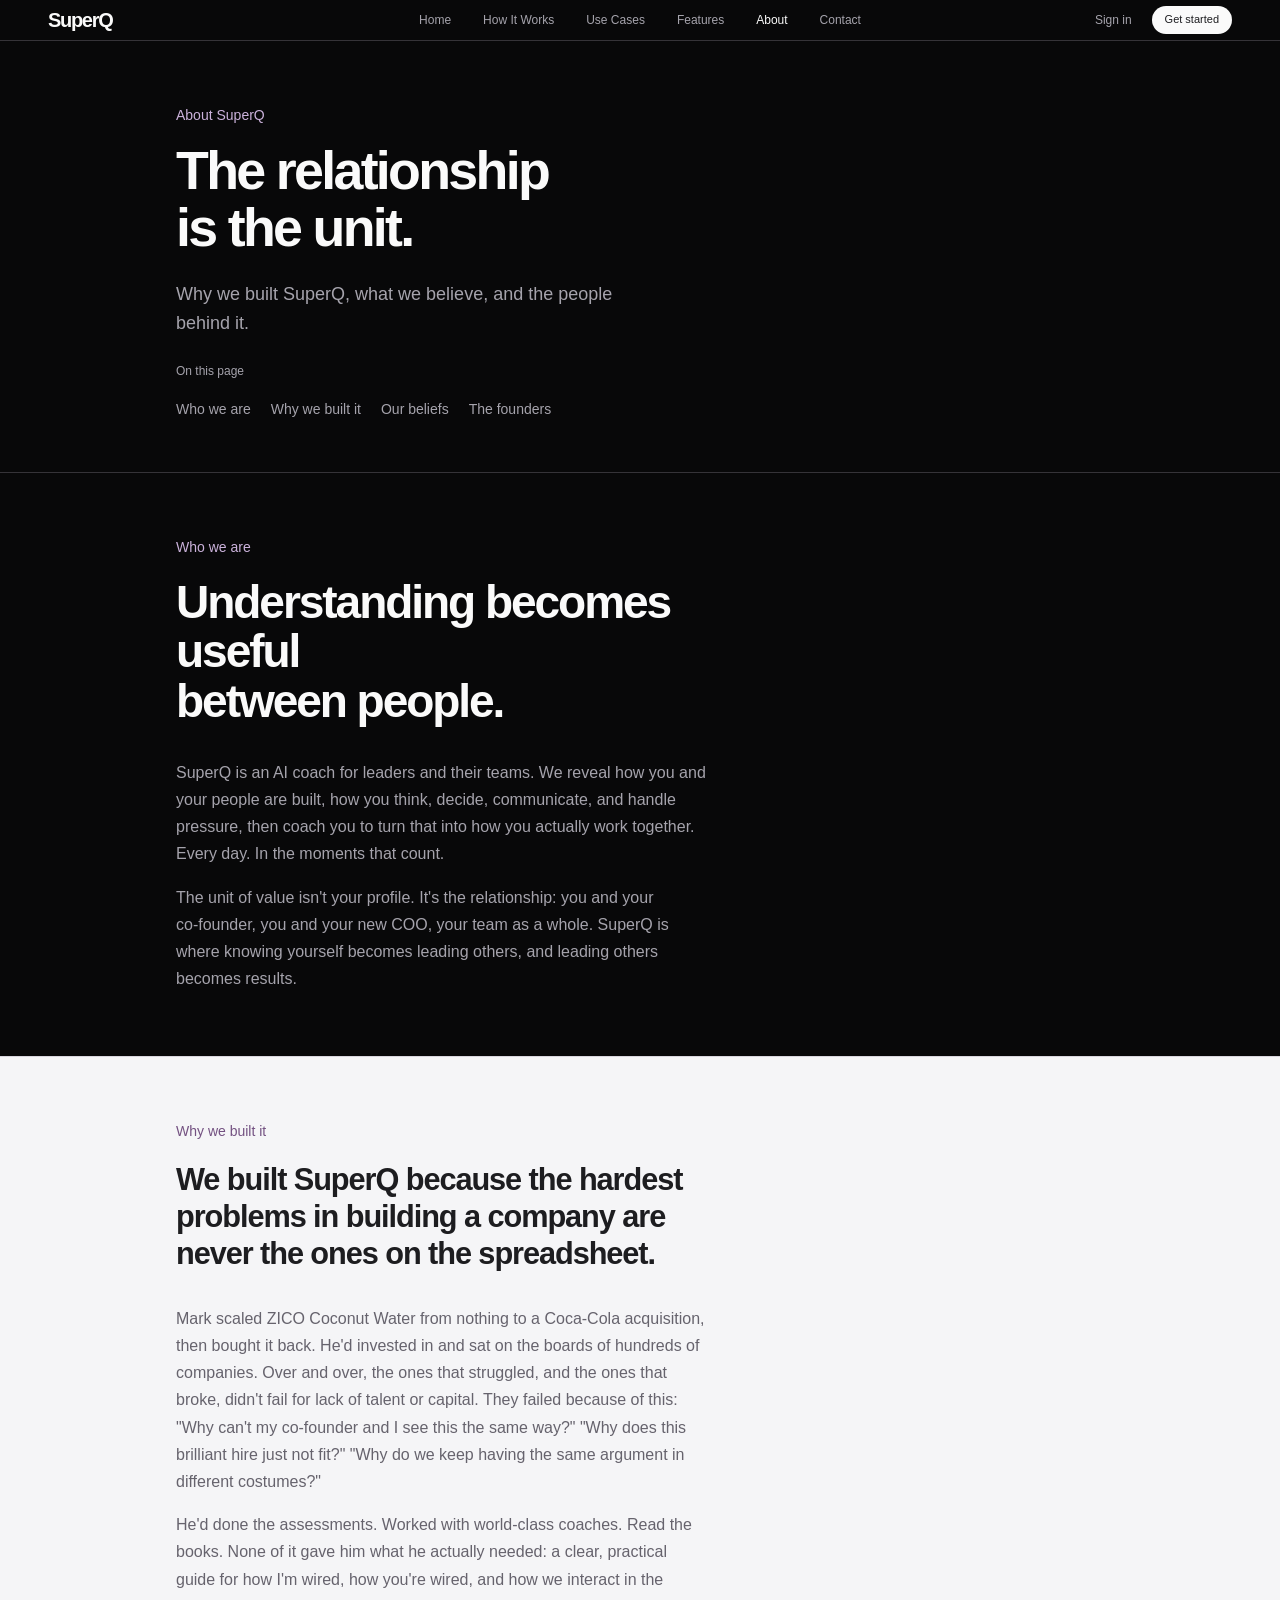
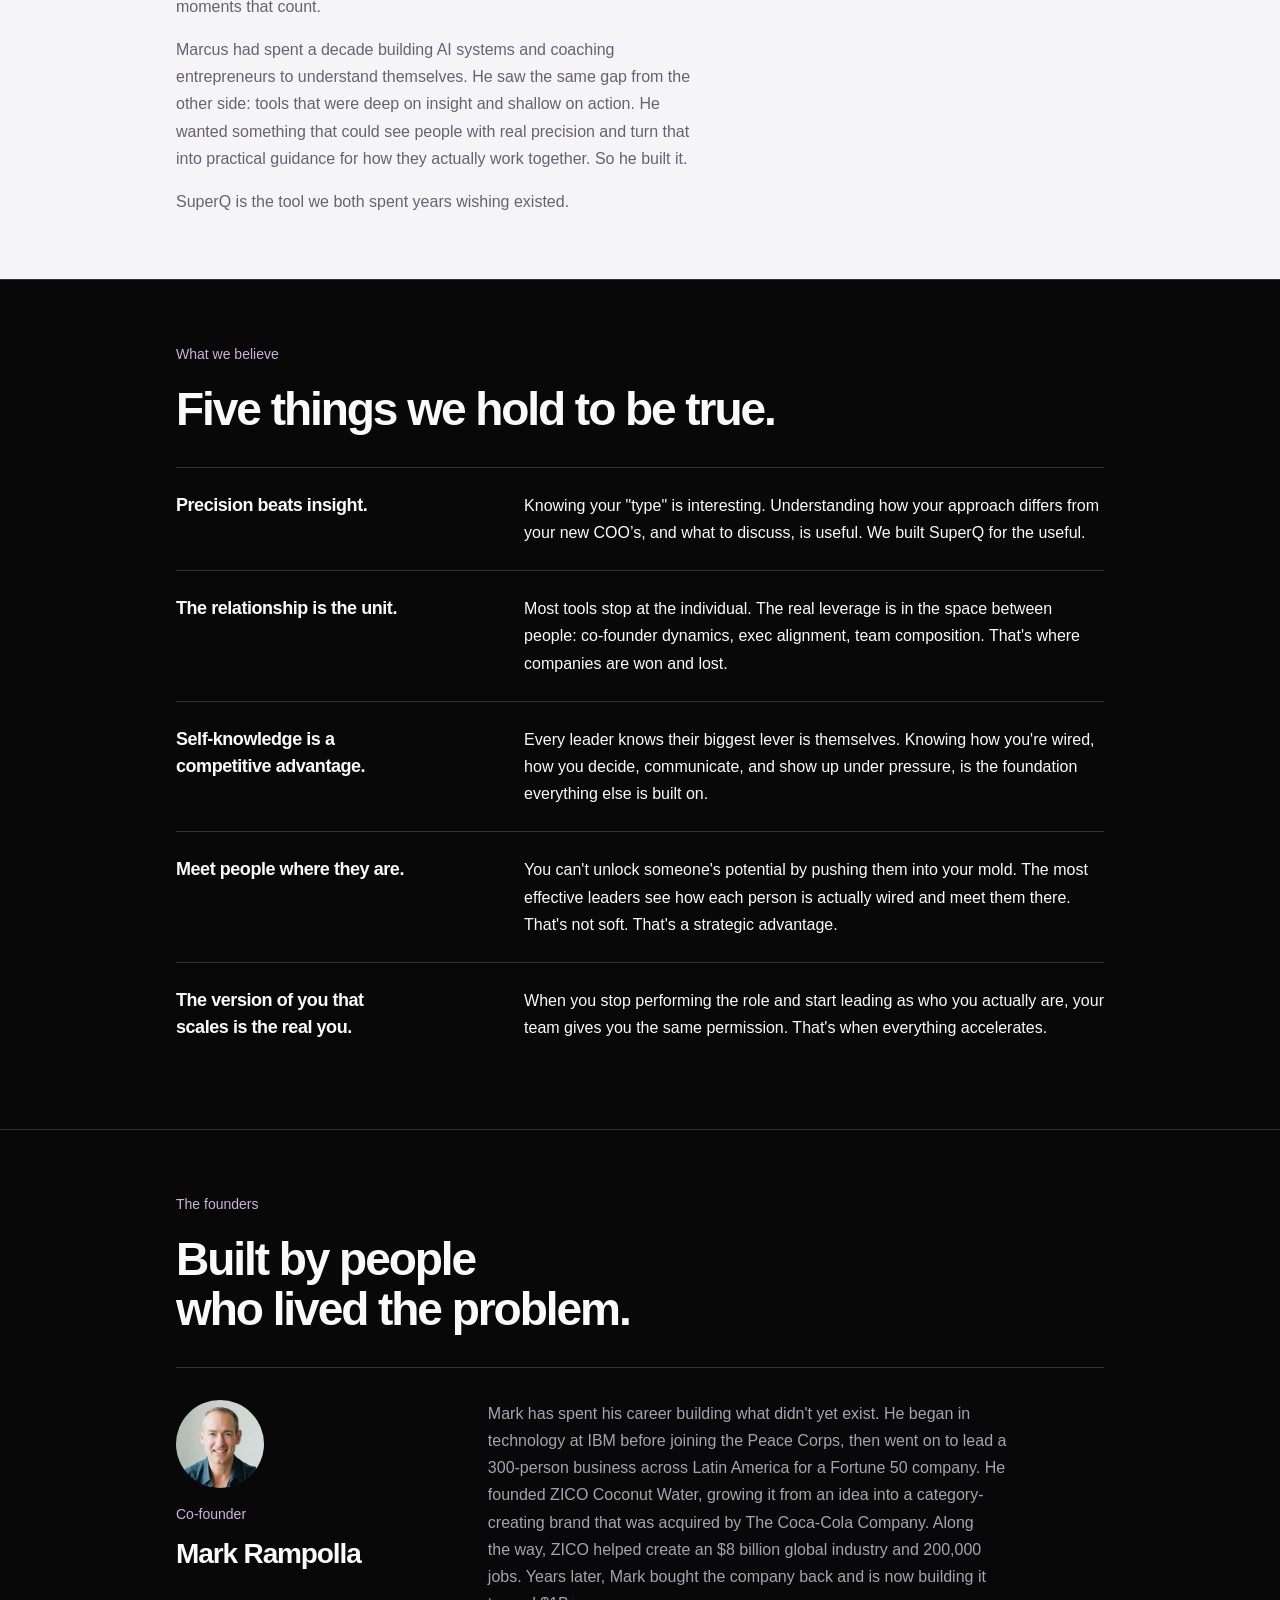
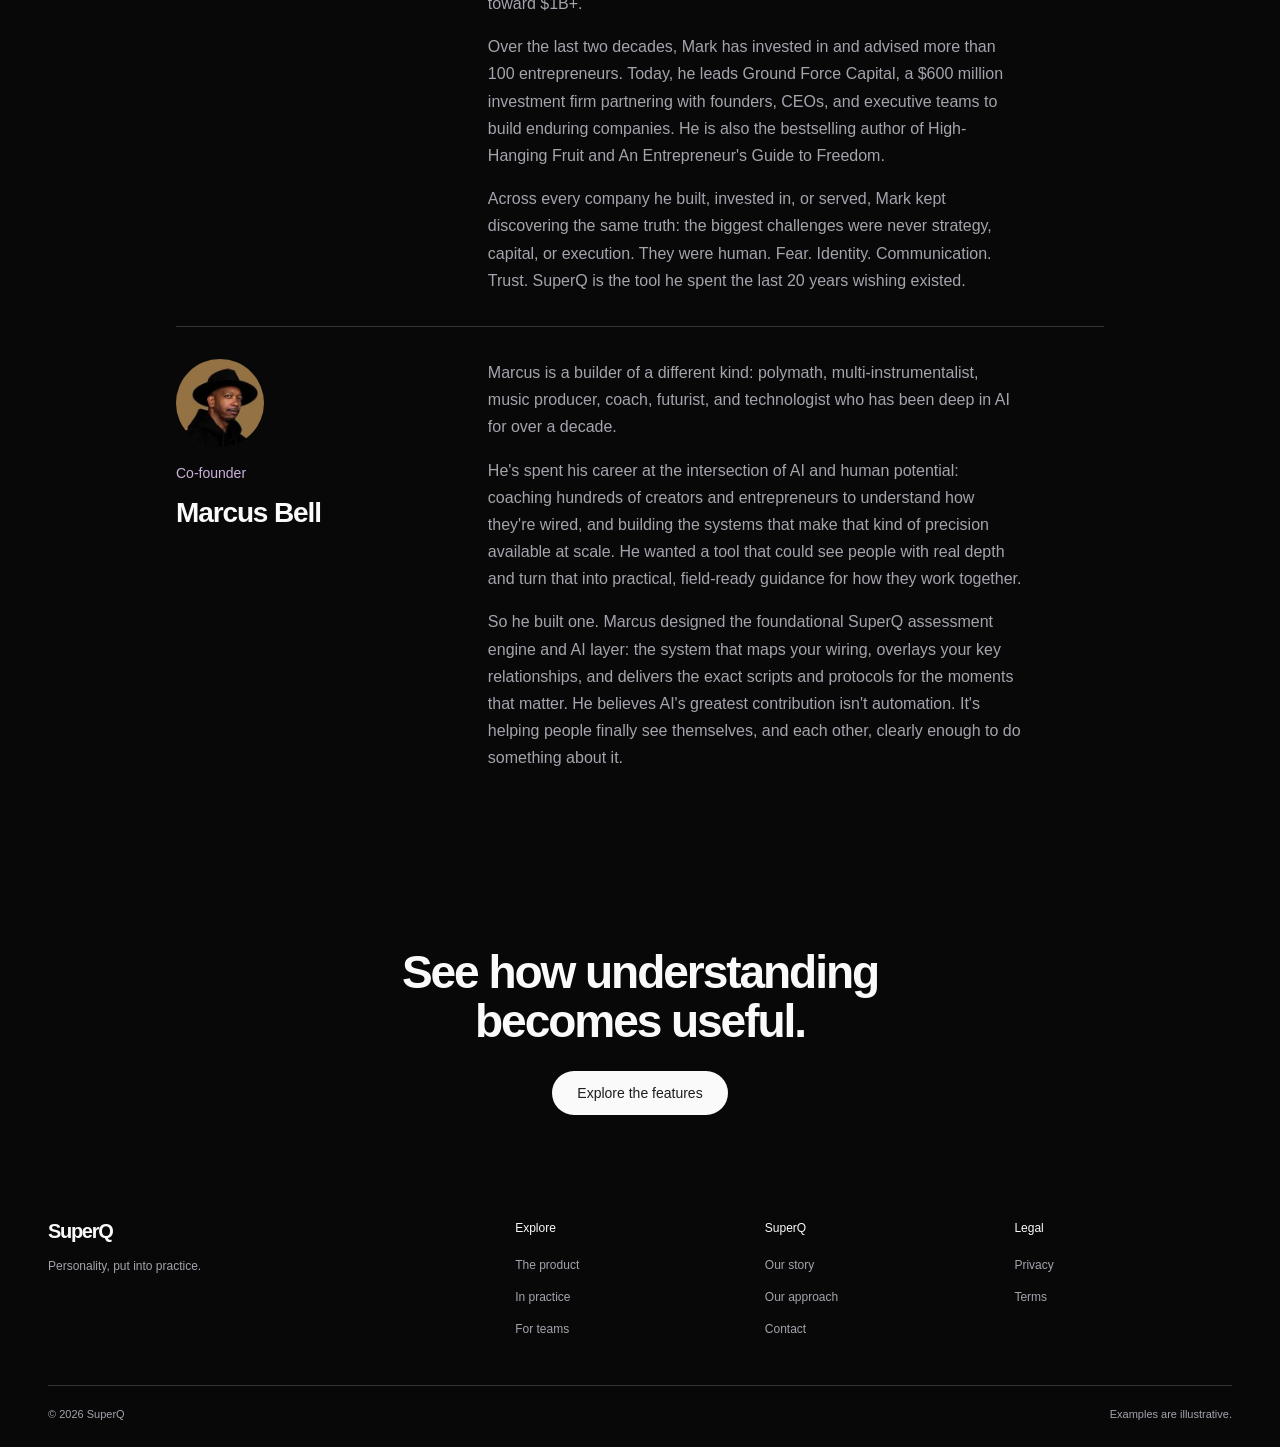
==== about.html @ 10368fc5 "Publish site build 20261021-211515 (superq-site-source 2437539)" ====
<!doctype html><html lang="en"><head><meta charset="utf-8"><meta name="viewport" content="width=device-width,initial-scale=1"><title>About SuperQ · SuperQ</title><meta name="description" content="Why SuperQ exists, what we believe, and the people who built it.">
<link rel="canonical" href="https://superq.app/about.html"><link rel="icon" type="image/png" href="q.png"><link rel="apple-touch-icon" href="q.png"><meta property="og:type" content="website"><meta property="og:site_name" content="SuperQ"><meta property="og:title" content="About SuperQ · SuperQ"><meta property="og:description" content="Why SuperQ exists, what we believe, and the people who built it."><meta property="og:url" content="https://superq.app/about.html"><meta property="og:image" content="https://superq.app/og-image.jpg"><meta property="og:image:width" content="1200"><meta property="og:image:height" content="630"><meta name="twitter:card" content="summary_large_image"><link  rel="stylesheet" href="theme-v31.css?v=39"><link  rel="stylesheet" href="superq-v39.css?v=45"><link  rel="stylesheet" href="interior-v95.css?v=95"><link  rel="stylesheet" href="about-founders.css?v=1"><link  rel="stylesheet" href="integration.css?v=1"></head><body class="interior-page secondary-page s-about"><a class="skip" href="#main">Skip to content</a><header class="header"><div class="wrap nav"><a class="wordmark" href="index.html?v=74" aria-label="SuperQ home">SuperQ</a><button class="menu" aria-expanded="false" aria-controls="navigation" aria-label="Open menu"><span class="menu-lines" aria-hidden="true"></span></button><nav id="navigation" aria-label="Main navigation"><div class="nav-links"><a href="index.html">Home</a><a href="how-it-works.html">How It Works</a><a href="use-cases.html">Use Cases</a><a href="features.html">Features</a><a href="about.html">About</a><a href="contact.html">Contact</a></div><div class="nav-actions"><a class="quiet" href="https://app.superq.app/">Sign in</a><a class="button small" href="https://app.superq.app/?view=signup">Get started</a></div></nav></div></header><main id="main"><section class="s-hero"><div class="wrap f-reading"><p class="eyebrow">About SuperQ</p><h1>The relationship<br>is the unit.</h1><p class="f-lede">Why we built SuperQ, what we believe, and the people behind it.</p><nav class="s-index" aria-label="On this page"><p>On this page</p><ul><li><a href="#story">Who we are</a></li><li><a href="#why">Why we built it</a></li><li><a href="#beliefs">Our beliefs</a></li><li><a href="#founders">The founders</a></li></ul></nav></div></section><section class="f-chapter" id="story" aria-labelledby="story-title"><div class="wrap f-reading s-narrative"><p class="eyebrow">Who we are</p><h2 id="story-title">Understanding becomes useful<br>between people.</h2><div class="s-prose"><p>SuperQ is an AI coach for leaders and their teams. We reveal how you and your people are built, how you think, decide, communicate, and handle pressure, then coach you to turn that into how you actually work together. Every day. In the moments that count.</p><p>The unit of value isn't your profile. It's the relationship: you and your co-founder, you and your new COO, your team as a whole. SuperQ is where knowing yourself becomes leading others, and leading others becomes results.</p></div></div></section><section class="f-chapter f-light" id="why" aria-labelledby="why-title"><div class="wrap f-reading s-narrative"><p class="eyebrow">Why we built it</p><h2 class="s-story-title" id="why-title">We built SuperQ because the hardest problems in building a company are never the ones on the spreadsheet.</h2><div class="s-prose"><p>Mark scaled ZICO Coconut Water from nothing to a Coca-Cola acquisition, then bought it back. He'd invested in and sat on the boards of hundreds of companies. Over and over, the ones that struggled, and the ones that broke, didn't fail for lack of talent or capital. They failed because of this: "Why can't my co-founder and I see this the same way?" "Why does this brilliant hire just not fit?" "Why do we keep having the same argument in different costumes?"</p><p>He'd done the assessments. Worked with world-class coaches. Read the books. None of it gave him what he actually needed: a clear, practical guide for how I'm wired, how you're wired, and how we interact in the moments that count.</p><p>Marcus had spent a decade building AI systems and coaching entrepreneurs to understand themselves. He saw the same gap from the other side: tools that were deep on insight and shallow on action. He wanted something that could see people with real precision and turn that into practical guidance for how they actually work together. So he built it.</p><p>SuperQ is the tool we both spent years wishing existed.</p></div></div></section><section class="f-chapter" id="beliefs" aria-labelledby="beliefs-title"><div class="wrap f-reading"><p class="eyebrow">What we believe</p><h2 id="beliefs-title">Five things we hold to be true.</h2><ol class="f-editorial-rows"><li><h3>Precision beats insight.</h3><p>Knowing your "type" is interesting. Understanding how your approach differs from your new COO’s, and what to discuss, is useful. We built SuperQ for the useful.</p></li><li><h3>The relationship is the unit.</h3><p>Most tools stop at the individual. The real leverage is in the space between people: co-founder dynamics, exec alignment, team composition. That's where companies are won and lost.</p></li><li><h3>Self-knowledge is a competitive advantage.</h3><p>Every leader knows their biggest lever is themselves. Knowing how you're wired, how you decide, communicate, and show up under pressure, is the foundation everything else is built on.</p></li><li><h3>Meet people where they are.</h3><p>You can't unlock someone's potential by pushing them into your mold. The most effective leaders see how each person is actually wired and meet them there. That's not soft. That's a strategic advantage.</p></li><li><h3>The version of you that scales is the real you.</h3><p>When you stop performing the role and start leading as who you actually are, your team gives you the same permission. That's when everything accelerates.</p></li></ol></div></section><section class="f-chapter" id="founders" aria-labelledby="founders-title"><div class="wrap f-reading"><p class="eyebrow">The founders</p><h2 id="founders-title">Built by people<br>who lived the problem.</h2><div class="s-founders"><article class="s-founder"><header><img class="s-founder-photo" src="./assets/founder-mark-rampolla-CyYm829M.webp" width="88" height="88" alt=""><p class="eyebrow">Co-founder</p><h3>Mark Rampolla</h3></header><div class="s-prose"><p>Mark has spent his career building what didn't yet exist. He began in technology at IBM before joining the Peace Corps, then went on to lead a 300-person business across Latin America for a Fortune 50 company. He founded ZICO Coconut Water, growing it from an idea into a category-creating brand that was acquired by The Coca-Cola Company. Along the way, ZICO helped create an $8 billion global industry and 200,000 jobs. Years later, Mark bought the company back and is now building it toward $1B+.</p><p>Over the last two decades, Mark has invested in and advised more than 100 entrepreneurs. Today, he leads Ground Force Capital, a $600 million investment firm partnering with founders, CEOs, and executive teams to build enduring companies. He is also the bestselling author of High-Hanging Fruit and An Entrepreneur's Guide to Freedom.</p><p>Across every company he built, invested in, or served, Mark kept discovering the same truth: the biggest challenges were never strategy, capital, or execution. They were human. Fear. Identity. Communication. Trust. SuperQ is the tool he spent the last 20 years wishing existed.</p></div></article><article class="s-founder"><header><img class="s-founder-photo" src="[data-uri]" width="88" height="88" alt=""><p class="eyebrow">Co-founder</p><h3>Marcus Bell</h3></header><div class="s-prose"><p>Marcus is a builder of a different kind: polymath, multi-instrumentalist, music producer, coach, futurist, and technologist who has been deep in AI for over a decade.</p><p>He's spent his career at the intersection of AI and human potential: coaching hundreds of creators and entrepreneurs to understand how they're wired, and building the systems that make that kind of precision available at scale. He wanted a tool that could see people with real depth and turn that into practical, field-ready guidance for how they work together.</p><p>So he built one. Marcus designed the foundational SuperQ assessment engine and AI layer: the system that maps your wiring, overlays your key relationships, and delivers the exact scripts and protocols for the moments that matter. He believes AI's greatest contribution isn't automation. It's helping people finally see themselves, and each other, clearly enough to do something about it.</p></div></article></div></div></section><section class="f-close"><div class="wrap"><h2>See how understanding<br>becomes useful.</h2><a class="button" href="features.html">Explore the features</a></div></section></main><footer><div class="wrap footer-grid"><div class="footer-brand"><a class="wordmark" href="index.html?v=74">SuperQ</a><p>Personality, put into practice.</p></div><div><p class="eyebrow">Explore</p><a href="features.html#product">The product</a><a href="use-cases.html">In practice</a><a href="how-it-works.html#relational-os">For teams</a></div><div><p class="eyebrow">SuperQ</p><a href="about.html#story">Our story</a><a href="features.html#approach">Our approach</a><a href="contact.html">Contact</a></div><div><p class="eyebrow">Legal</p><a href="https://superq.app/privacy/" target="_blank" rel="noopener">Privacy</a><a href="https://superq.app/terms/" target="_blank" rel="noopener">Terms</a></div></div><div class="wrap footer-bottom"><p>© 2026 SuperQ</p><p>Examples are illustrative.</p></div></footer><script src="site-pages.js?v=79"></script><script src="interior-pages-v95.js?v=95"></script></body></html>
---- theme-v31.css ----
:root{
  --black:#080809;
  --graphite:#111113;
  --raised:#1c1b1f;
  --white:#fafafa;
  --paper:#f5f5f7;
  --ink:#1d1d20;
  --muted-dark:#a5a3ac;
  --muted-light:#66636d;
  --line-dark:#353338;
  --line-light:#d8d5dd;
  --plum-dark:#cbb2db;
  --plum-light:#735181;
  --rose:#d7abc6;
  --mist:#ece8f0;
  --focus-dark:#e1c9ed;
  --focus-light:#70497f;
  --quiet-plum:#211a26;

  --font: -apple-system, BlinkMacSystemFont, "Helvetica Neue", Arial, sans-serif;
  --space-1:.25rem; --space-2:.5rem; --space-3:.75rem; --space-4:1rem;
  --space-5:1.25rem; --space-6:1.5rem; --space-8:2rem; --space-10:2.5rem;
  --space-12:3rem; --space-16:4rem; --space-20:5rem; --space-24:6rem;
  --micro:.6875rem; --label:.75rem; --small:.875rem; --body:1rem;
  --lead:1.125rem; --display:clamp(2.5rem,5.2vw,4.75rem);
  --heading:clamp(2.25rem,3.8vw,3.25rem); --subheading:1.75rem;
  --object-title:clamp(1.875rem,2.4vw,2.5rem);
  --content:74rem; --reading:47rem; --gutter:1.5rem;
  --header-height:3rem; --touch:2.75rem; --radius:.875rem; --pill:100rem;
  --fast:160ms; --slow:450ms; --ease:cubic-bezier(.2,.7,.2,1);
  --shadow:0 1.25rem 3rem -.75rem #00000030;
  --shadow-dark:0 1.5rem 4rem #00000045;
  --hero-height:35rem; --hero-art-height:15rem;
  --slot-height:25rem; --hero-art-mask:linear-gradient(transparent,#000 16%,#000 88%,transparent);
}
---- superq-v39.css ----
*{box-sizing:border-box}
html{scroll-behavior:smooth;scroll-padding-top:var(--space-16);background:var(--black)}
body{margin:0;background:var(--black);color:var(--white);font-family:var(--font);font-size:var(--body);line-height:1.5;-webkit-font-smoothing:antialiased}
h1,h2,h3,p,blockquote{margin:0}h1,h2,h3{font-weight:600;letter-spacing:-.04em;text-wrap:balance}h1,h2{line-height:1.04}h3{line-height:1.15}p{text-wrap:pretty}a{color:inherit;text-decoration:none}button,input,textarea,select{font:inherit}button{cursor:pointer}img,svg{display:block;max-width:100%}button,a{-webkit-tap-highlight-color:transparent}button{color:inherit}button:disabled{cursor:not-allowed;opacity:.5}button:active,.button:active{transform:translateY(1px)}[hidden]{display:none!important}
:focus-visible{outline:.125rem solid var(--focus-dark);outline-offset:var(--space-1)}
.slot-light :focus-visible{outline-color:var(--focus-light)}
.wrap{width:calc(100% - var(--gutter)*2);max-width:var(--content);margin-inline:auto}
.sr-only,.slot-anchor{position:absolute;width:1px;height:1px;overflow:hidden;clip-path:inset(50%)}
.slot-anchor{inset-block-start:0;inset-inline-start:0}
.skip{position:fixed;inset:var(--space-2) auto auto var(--space-2);z-index:100;background:var(--white);color:var(--ink);padding:var(--space-3);transform:translateY(-200%)}.skip:focus{transform:none}
.header{position:relative;z-index:10;background:var(--black);border-block-end:1px solid var(--line-dark)}
.nav{height:var(--header-height);display:flex;align-items:center;justify-content:space-between}
.wordmark{font-size:1.25rem;font-weight:650;letter-spacing:-.065em;line-height:1.2}
.menu{width:var(--touch);height:var(--header-height);background:none;border:0;display:grid;place-items:center}
.menu-lines{width:var(--space-4);height:var(--space-2);border-block:1px solid currentColor}
#navigation{display:none;position:absolute;inset-block-start:100%;inset-inline:0;background:var(--graphite);padding:var(--space-5) var(--gutter) var(--space-8);border-block-end:1px solid var(--line-dark)}
#navigation.open{display:block}.nav-links{display:flex;flex-direction:column}.nav-links>a{min-height:var(--touch);display:flex;align-items:center;font-size:var(--body);position:relative}.nav-links>a:hover{color:var(--white)}
.nav-actions{display:flex;gap:var(--space-6);align-items:center;margin-block-start:var(--space-5)}
.quiet{border:0;background:none;padding:var(--space-2) 0;min-height:var(--touch);font-size:var(--small);color:var(--muted-dark)}.quiet:hover{color:var(--white)}
.button{display:inline-flex;align-items:center;justify-content:center;gap:var(--space-2);min-height:var(--touch);padding:var(--space-3) var(--space-6);background:var(--white);color:var(--ink);border:1px solid transparent;border-radius:var(--pill);font-size:var(--small);font-weight:500;line-height:1.2;transition:background var(--fast),transform var(--fast),border-color var(--fast)}.button:hover{background:var(--mist)}.button.small{font-size:var(--small)}.button.outline{background:transparent;color:var(--white);border-color:var(--muted-dark)}.button.outline:hover{border-color:var(--white);background:var(--raised)}
.text-link,.slot-learn{display:inline-flex;align-items:center;gap:var(--space-2);min-height:var(--touch);width:fit-content;font-size:var(--small);color:var(--plum-dark);border:0;background:none;padding:0}.text-link:hover,.slot-learn:hover{color:var(--white)}.text-link span,.slot-learn span{transition:transform var(--fast) var(--ease)}.text-link:hover span,.slot-learn:hover span{transform:translate(.125rem,-.125rem)}
.opening-v31{position:relative;min-height:var(--hero-height);overflow:hidden;isolation:isolate}
.opening-copy{position:relative;text-align:center;z-index:2;padding:var(--space-12) var(--gutter) 0;margin:auto;max-width:64rem}
.opening-copy h1{font-size:var(--display);line-height:1.02;letter-spacing:-.055em}.opening-copy>p{font-size:var(--lead);color:var(--muted-dark);margin-block:var(--space-5) var(--space-6)}
.opening-art{position:absolute;z-index:-1;inset-inline-start:50%;inset-block-end:0;transform:translateX(-50%);width:160%;max-width:none;height:var(--hero-art-height);object-fit:cover;object-position:center;mask-image:var(--hero-art-mask);mix-blend-mode:screen}
.product-slot{position:relative;overflow:hidden;background:var(--black);color:var(--white)}
.slot-light{background:var(--paper);color:var(--ink);--slot-muted:var(--muted-light);--slot-link:var(--plum-light)}
.slot-dark{--slot-muted:var(--muted-dark);--slot-link:var(--plum-dark)}
.slot-inner{width:calc(100% - var(--gutter)*2);max-width:var(--content);margin:auto;display:grid;gap:var(--space-8);padding-block:var(--space-12)}
.slot-copy{max-width:30rem;margin:auto;width:100%;text-align:center}.slot-name{font-size:var(--small);font-weight:500;margin-block-end:var(--space-3)}
.slot-copy h2{font-size:var(--heading);line-height:1.02;margin-block-end:var(--space-5)}.slot-description{font-size:var(--body);line-height:1.5;max-width:24rem;margin:auto;color:var(--slot-muted)}.slot-learn{color:var(--slot-link);margin-block-start:var(--space-3)}.slot-light .slot-learn:hover{color:var(--ink)}
.slot-visual{position:relative;min-width:0;display:grid;place-items:center;min-height:18rem;width:100%;max-width:35rem;margin:auto}
.product-object{position:relative;width:100%;max-width:28rem}.object-top{display:flex;align-items:center;justify-content:space-between;gap:var(--space-4);font-size:var(--micro);line-height:1.4;color:var(--muted-dark)}
.profile-instrument{background:var(--graphite);color:var(--white);padding:var(--space-6);border-radius:var(--radius);box-shadow:var(--shadow)}
.profile-statement{font-size:var(--object-title);font-weight:500;line-height:1.12;letter-spacing:-.04em;margin-block:var(--space-6)}.profile-statement>span{color:var(--plum-dark)}
.profile-pattern{display:flex;align-items:flex-start;gap:var(--space-3);margin-block:var(--space-5)}.pattern-marker{width:var(--space-2);height:var(--space-2);margin-block-start:var(--space-2);flex-shrink:0;border:1px solid var(--plum-dark);border-radius:50%;background:var(--plum-dark)}.pattern-marker.hollow{background:transparent}.meta{font-size:var(--label);color:var(--muted-dark);margin-block-end:var(--space-1)}.profile-pattern>div>p:last-child{font-size:var(--small)}.object-foot{font-size:var(--label);color:var(--muted-dark);margin-block-start:var(--space-6)}
.guide-composition{position:relative;width:100%;max-width:27rem;padding:var(--space-3) var(--space-3) 0 0}.guide-backplate{position:absolute;inset:0 0 var(--space-3) var(--space-3);border-radius:var(--radius);background:linear-gradient(135deg,var(--line-dark),var(--quiet-plum))}
.guide-sheet{background:var(--white);color:var(--ink);padding:var(--space-6);border-radius:var(--radius);box-shadow:var(--shadow-dark)}.guide-sheet .object-top{color:var(--muted-light);font-size:var(--micro)}.guide-line{font-size:var(--object-title);font-weight:500;line-height:1.1;letter-spacing:-.035em;margin-block:var(--space-8) var(--space-5)}.guide-support{font-size:var(--small);color:var(--muted-light);line-height:1.6}.guide-authorship{display:flex;align-items:center;gap:var(--space-3);margin-block-start:var(--space-8)}.person-mark{width:var(--space-8);height:var(--space-8);display:grid;place-items:center;background:var(--mist);color:var(--plum-light);border-radius:50%;font-size:var(--label)}.guide-authorship strong{font-weight:500;font-size:var(--label)}.guide-authorship p{font-size:var(--label);color:var(--muted-light)}.signature{width:var(--space-20);height:var(--space-10);margin-inline-start:auto;color:var(--plum-light)}
.product-slot#pairs{background:var(--graphite)}.pairs-instrument{width:100%;max-width:32rem}.pair-orbits{height:10rem;position:relative;margin-block-start:var(--space-6)}.pair-orbits>svg{width:100%;height:100%}.orbit{position:absolute;inset-block-start:50%;transform:translate(-50%,-50%);width:5.5rem;height:5.5rem;display:grid;place-items:center;border:1px solid var(--line-dark);border-radius:50%;font-size:2rem;font-weight:300;background:radial-gradient(circle at 35% 20%,var(--quiet-plum),var(--black));color:var(--plum-dark)}.orbit.alex{inset-inline-start:15.4%}.orbit.sam{inset-inline-start:84.6%;color:var(--rose)}
.pair-perspectives{display:grid;grid-template-columns:1fr 1fr;gap:var(--space-8);text-align:center}.pair-perspectives p{font-size:var(--label);color:var(--muted-dark);margin-block-end:var(--space-2)}.pair-perspectives strong{font-size:1.375rem;letter-spacing:-.025em;font-weight:500}.pair-bridge{text-align:center;margin-block-start:var(--space-6)}.pair-bridge>span{font-size:var(--label);color:var(--muted-dark)}.pair-bridge p{font-size:var(--small);margin-block-start:var(--space-1)}
.practice-instrument{padding:var(--space-6);background:var(--white);border-radius:var(--radius);box-shadow:var(--shadow);color:var(--ink)}.practice-instrument .object-top{color:var(--muted-light)}.week-strip{display:grid;grid-template-columns:repeat(7,1fr);gap:var(--space-2);margin-block:var(--space-5) var(--space-6)}.week-strip>span{height:var(--space-8);display:grid;place-items:center;font-size:var(--label);color:var(--muted-light)}.week-strip .today{background:var(--ink);color:var(--white);border-radius:var(--pill)}.practice-title{font-size:var(--object-title);font-weight:500;line-height:1.08;letter-spacing:-.035em;margin-block-end:var(--space-4)}.practice-description{color:var(--muted-light);font-size:var(--small)}.practice-foot{display:flex;align-items:center;gap:var(--space-2);margin-block-start:var(--space-5);font-size:var(--label);color:var(--plum-light)}.practice-foot svg{width:var(--space-5);height:var(--space-5)}
.site-confidence{background:var(--graphite);padding-block:var(--space-8)}.site-confidence>.wrap{display:grid;gap:var(--space-4)}.site-confidence h2{font-size:var(--subheading);letter-spacing:-.035em}.site-confidence p{font-size:var(--small);color:var(--muted-dark)}
.closing{padding-block:var(--space-16);background:var(--black)}.trimmed-closing{display:flex;flex-direction:column;gap:var(--space-8)}.closing h2{font-size:var(--heading);line-height:1.05}.closing h2 span{color:var(--muted-dark)}.final-actions{display:flex;flex-direction:column;align-items:flex-start;gap:var(--space-3)}
footer{background:var(--black);padding-block:var(--space-10) var(--space-6)}.footer-grid{display:grid;grid-template-columns:1fr 1fr;gap:var(--space-8)}.footer-brand{grid-column:1/-1}.footer-brand p{font-size:var(--label);color:var(--muted-dark);margin-block-start:var(--space-3)}.footer-grid .eyebrow{font-size:var(--label);color:var(--white);margin-block-end:var(--space-3)}.footer-grid>div>a:not(.wordmark){display:flex;align-items:center;min-height:var(--space-8);font-size:var(--label);color:var(--muted-dark)}.footer-grid a:hover{color:var(--white)}.footer-bottom{border-block-start:1px solid var(--line-dark);margin-block-start:var(--space-10);padding-block-start:var(--space-5);display:flex;flex-direction:column;gap:var(--space-2);font-size:var(--micro);color:var(--muted-dark)}
dialog{width:calc(100% - var(--space-8));max-width:30rem;background:var(--graphite);color:var(--white);border:1px solid var(--line-dark);border-radius:var(--radius);padding:var(--space-10);box-shadow:var(--shadow-dark)}dialog::backdrop{background:color-mix(in srgb,var(--black) 80%,transparent);backdrop-filter:blur(.25rem)}.dialog-close{position:absolute;inset:var(--space-2) var(--space-2) auto auto;border:0;background:transparent;font-size:1.5rem;min-width:var(--touch);min-height:var(--touch)}dialog h2{font-size:var(--subheading);margin-block:var(--space-4)}dialog>p:not(.eyebrow){color:var(--muted-dark);font-size:var(--small);margin-block-end:var(--space-6)}dialog .button{margin-block-end:var(--space-3)}.eyebrow{font-size:var(--small);font-weight:500;color:var(--plum-dark)}
/* Supporting pages use the same neutral foundation and measured reading width. */
.page-hero{padding-block:var(--space-16) var(--space-12)}.page-hero h1{font-size:var(--display);max-width:58rem;margin-block:var(--space-5);line-height:1.04}.page-lede{max-width:43rem;font-size:var(--lead);color:var(--muted-dark);margin-block-start:var(--space-6)}.subpage-link{display:inline-flex;align-items:center;min-height:var(--touch);color:var(--muted-dark);font-size:var(--small)}.subpage-link:hover{color:var(--white)}
.page-layout,.product-breakdown{padding-block:var(--space-8) var(--space-16)}.page-index{display:flex;flex-wrap:wrap;align-content:flex-start;gap:var(--space-2) var(--space-5);margin-block-end:var(--space-8)}.page-index>.eyebrow{flex-basis:100%}.page-index>a{font-size:var(--small);color:var(--muted-dark);min-height:var(--space-8);display:flex;align-items:center}.page-index>a:hover{color:var(--white)}.reading-column{max-width:var(--reading);margin-inline:auto}.product-chapter{display:grid;grid-template-columns:1.5rem 1fr;gap:var(--space-4);padding-block:var(--space-8)}.chapter-number{font-size:var(--label);color:var(--muted-dark);padding-block-start:var(--space-2)}.product-chapter h2{font-size:clamp(1.875rem,3vw,2.5rem);margin-block-end:var(--space-6);line-height:1.08}.product-chapter p:not(.chapter-number,.eyebrow){color:var(--muted-dark);margin-block-end:var(--space-5)}.product-chapter strong{color:var(--white)}.product-chapter .text-link{margin-block-start:var(--space-2)}.flow-line{display:flex;flex-wrap:wrap;gap:var(--space-3);font-size:var(--small);color:var(--plum-dark)}
.inline-example{background:var(--graphite);padding:var(--space-6);border-radius:var(--radius);margin-block:var(--space-6)}.inline-example blockquote{font-size:1.5rem;line-height:1.25;margin-block-start:var(--space-4)}.badge{display:inline-block;font-size:var(--label);color:var(--muted-dark)}.belief-list{padding-inline-start:var(--space-5)}.belief-list li{padding-block:var(--space-4)}.belief-list h3,.founder-copy h3{font-size:1.375rem;margin-block-end:var(--space-3)}.founder-copy,.case-details{display:grid;gap:var(--space-5)}.case-limit,.note,.prototype-note{font-size:var(--small);color:var(--muted-dark)}.everyday-list{padding-inline-start:var(--space-5);color:var(--muted-dark)}.everyday-list li{margin-block:var(--space-4)}
.detail-demo{padding-block:var(--space-12) var(--space-16);background:var(--graphite)}.detail-demo .intelligence-demo,.detail-demo .comparison,.detail-demo .coach{max-width:58rem;margin:auto}.detail-next{padding-block:var(--space-10);background:var(--black)}.detail-next>.wrap{display:flex;flex-wrap:wrap;align-items:center;justify-content:space-between;gap:var(--space-6)}.detail-next a{font-size:var(--small);color:var(--plum-dark);min-height:var(--touch);display:inline-flex;align-items:center}
.intelligence-demo{border:1px solid var(--line-dark);border-radius:var(--radius);padding:var(--space-6);background:var(--black)}.stage-top{display:flex;justify-content:space-between;align-items:center;gap:var(--space-4)}.stage-count,.stage-kicker,.stage-caption{font-size:var(--label);color:var(--muted-dark)}.behavior-stage{padding-block:var(--space-10);min-height:20rem}.stage-kicker{color:var(--plum-dark);margin-block-end:var(--space-6)}.behavior-line{font-size:clamp(1.875rem,3.5vw,3rem);max-width:21ch}.behavior-context{font-size:var(--lead);color:var(--muted-dark);margin-block-start:var(--space-6);max-width:38ch}.stage-controls{display:flex;flex-wrap:wrap;gap:var(--space-2);margin-block-end:var(--space-4)}.stage-controls button{background:transparent;color:var(--muted-dark);border:1px solid var(--line-dark);min-height:var(--touch);padding:var(--space-3);border-radius:var(--pill);font-size:var(--label)}.stage-controls button>span{display:none}.stage-controls [aria-pressed=true]{background:var(--white);color:var(--ink);border-color:var(--white)}.stage-controls button:hover:not([aria-pressed=true]){color:var(--white);border-color:var(--muted-dark)}
.guide-row{display:grid;gap:var(--space-8);align-items:start}.guide-row>div h2{font-size:var(--heading);margin-block:var(--space-4) var(--space-5)}.guide-row>div>p:last-child{font-size:var(--small);color:var(--muted-dark)}.guide.panel{background:var(--black);padding:var(--space-6);border:1px solid var(--line-dark);border-radius:var(--radius)}.guide.panel>.badge{margin-block-end:var(--space-6)}.guide.panel>.meta{margin-block-end:var(--space-2)}.guide.panel>p:not(.badge,.meta){font-size:var(--small);color:var(--muted-dark)}.rule-row{margin-block:var(--space-8)}.rule-row blockquote{font-size:1.5rem;line-height:1.3;margin-block-start:var(--space-3);overflow-wrap:anywhere}.guide form{margin-block-start:var(--space-6)}.actions{display:flex;flex-wrap:wrap;gap:var(--space-3);margin-block-start:var(--space-4)}.guide-status{color:var(--muted-dark);font-size:var(--small)}
.people{display:grid;gap:var(--space-8)}.person{display:flex;gap:var(--space-5);align-items:flex-start;background:var(--black);padding:var(--space-6);border-radius:var(--radius)}.initial{flex-shrink:0;width:var(--space-10);height:var(--space-10);display:grid;place-items:center;background:var(--quiet-plum);color:var(--plum-dark);border-radius:50%}.source-label{font-size:var(--label);color:var(--muted-dark)}.person h3{font-size:var(--subheading);margin-block:var(--space-4)}.person>div>p:last-child{font-size:var(--small);color:var(--muted-dark)}.shared-context{margin-block-start:var(--space-6);border:1px solid var(--line-dark);border-radius:var(--radius);padding:var(--space-5)}summary{cursor:pointer;min-height:var(--touch);font-size:var(--small);padding-block:var(--space-3)}summary>span{float:right}.shared-context dl>div{margin-block:var(--space-5)}dt{font-size:var(--label);color:var(--plum-dark)}dd{margin:var(--space-2) 0 0;color:var(--muted-dark);font-size:var(--small)}.takeaway{padding-block-start:var(--space-5)}.takeaway>p:last-child{margin-block-start:var(--space-3)}
.coach{background:var(--black);padding:var(--space-6);border-radius:var(--radius);border:1px solid var(--line-dark)}.rehearsal-top{display:flex;gap:var(--space-6);align-items:center;justify-content:space-between;flex-wrap:wrap}.rehearsal-steps{display:flex;gap:var(--space-4);list-style:none;padding:0;font-size:var(--label);color:var(--muted-dark)}.rehearsal-steps .current{color:var(--plum-dark)}.prep{padding-block:var(--space-8)}.prep h3{font-size:var(--subheading);margin-block:var(--space-4)}.prep p:not(.eyebrow){color:var(--muted-dark)}.dialogue{display:grid;gap:var(--space-5);margin-block:var(--space-6)}.dialogue>div{background:var(--graphite);padding:var(--space-5);border-radius:var(--radius)}.dialogue p:not(.eyebrow){margin-block-start:var(--space-3)}.thea-name{font-size:var(--small);color:var(--plum-dark)}.thea-name>img{width:var(--space-12);height:var(--space-12);object-fit:cover;object-position:right}.revision{margin-block:var(--space-6);padding:var(--space-5);border:1px solid var(--line-dark);border-radius:var(--radius)}.revision>p{margin-block:var(--space-3)}.detail-practice .text-link{margin:var(--space-6) auto 0;display:flex}.detail-practice .practice-instrument{max-width:32rem}
label{display:block;font-size:var(--small);margin-block:var(--space-4) var(--space-2)}input,textarea,select{width:100%;max-width:100%;background:var(--black);color:var(--white);border:1px solid var(--muted-dark);border-radius:var(--space-2);padding:var(--space-3);min-height:var(--touch)}textarea{resize:vertical}.contact-layout{display:grid;gap:var(--space-10);padding-block:var(--space-8) var(--space-16)}.contact-layout h2{font-size:var(--heading);margin-block:var(--space-5)}.contact-layout>div>p:last-child{color:var(--muted-dark);max-width:24rem}.contact-form{background:var(--graphite);padding:var(--space-6);border-radius:var(--radius)}.contact-form>button{margin-block-start:var(--space-6)}.form-pair{display:grid;gap:var(--space-4)}#contact-result{margin-block-start:var(--space-6);overflow-wrap:anywhere}#contact-result h3{margin-block-end:var(--space-4)}.team-details{margin-block-start:var(--space-4)}
@media(min-width:48rem){
 :root{--gutter:3rem;--hero-height:38.5rem;--hero-art-height:20rem}
 .opening-copy{padding-block-start:var(--space-12)}.opening-art{width:110%}
 .slot-inner{grid-template-columns:1fr 1fr;gap:var(--space-12);min-height:var(--slot-height);padding-block:var(--space-10)}.slot-copy{text-align:start;grid-column:1;grid-row:1;margin:0;max-width:29rem}.slot-description{margin:0;max-width:24rem}.slot-visual{grid-column:2;grid-row:1;min-height:20rem}.visual-left .slot-copy{grid-column:2}.visual-left .slot-visual{grid-column:1}.slot-name{font-size:var(--body)}
 .site-confidence>.wrap{grid-template-columns:1fr 1fr;align-items:center}.site-confidence h2{grid-row:1/3}.site-confidence p{grid-column:2}.site-confidence .text-link{grid-column:2}
 .trimmed-closing{flex-direction:row;justify-content:space-between;align-items:center}.final-actions{align-items:flex-end}
 .footer-grid{grid-template-columns:2fr 1fr 1fr 1fr}.footer-brand{grid-column:auto}.footer-bottom{flex-direction:row;justify-content:space-between}
 .guide-row,.people,.contact-layout{grid-template-columns:1fr 1fr}.form-pair{grid-template-columns:1fr 1fr}.intelligence-demo,.coach{padding:var(--space-10)}.founder-copy{grid-template-columns:1fr 1fr;gap:var(--space-8)}
}
@media(min-width:64rem){
 :root{--header-height:2.5rem}
 .nav{display:grid;grid-template-columns:1fr auto 1fr}.menu{display:none}#navigation{display:contents;padding:0;border:0}.nav-links{flex-direction:row;height:var(--header-height);gap:var(--space-8);grid-column:2;grid-row:1}.nav-links>a{min-height:0;height:var(--header-height);font-size:var(--label);color:var(--muted-dark)}.nav-links>a::before{content:"";position:absolute;inset:0 calc(-1*var(--space-3));border:1px solid transparent;pointer-events:none}.nav-links>a:hover::before{border-color:var(--white)}.nav-links>a[aria-current=page]{color:var(--white)}.nav-actions{grid-column:3;grid-row:1;justify-self:end;margin:0;gap:var(--space-5)}.nav-actions .quiet{font-size:var(--label);min-height:var(--header-height)}.nav-actions .button.small{min-height:1.75rem;padding:var(--space-1) var(--space-3);font-size:var(--micro)}
 .opening-art{width:100%}.slot-inner{gap:var(--space-20)}.profile-instrument{padding:var(--space-8)}.guide-sheet{padding:var(--space-8)}.site-confidence>.wrap{grid-template-columns:1fr 1fr auto;gap:var(--space-8)}.site-confidence h2{grid-row:auto}.site-confidence p{grid-column:auto}.site-confidence .text-link{grid-column:auto}
 .page-layout{display:grid;grid-template-columns:12rem 1fr;gap:var(--space-16)}.page-index{position:sticky;inset-block-start:var(--space-8);align-self:start;display:flex;flex-direction:column;gap:var(--space-2);margin:var(--space-8) 0 0}.page-index>.eyebrow{flex-basis:auto;margin-block-end:var(--space-3)}.product-chapter{gap:var(--space-8);grid-template-columns:var(--space-8) 1fr}
}
@media(prefers-reduced-motion:reduce){html{scroll-behavior:auto}*,*::before,*::after{transition:none!important;animation:none!important}.text-link:hover span,.slot-learn:hover span{transform:none}}

.choice-group{border:0;padding:0;margin:var(--space-6) 0 0}.choice-group legend{font-size:var(--small);margin-block-end:var(--space-2)}.choice-group label{display:flex;align-items:center;gap:var(--space-3);min-height:var(--touch);margin:0;font-size:var(--small)}.choice-group input{width:var(--space-4);min-height:0;height:var(--space-4);padding:0;accent-color:var(--plum-dark)}.team-sizes{display:flex;flex-wrap:wrap;gap:var(--space-3) var(--space-6)}
.product-breakdown .product-chapter{display:block}
.rehearsal.panel{max-width:58rem;margin:auto;background:var(--black);padding:var(--space-6);border:1px solid var(--line-dark);border-radius:var(--radius)}
.rehearsal-top>div>p:last-child{font-size:var(--subheading);letter-spacing:-.035em;font-weight:500;margin-block-start:var(--space-2)}
.rehearsal .rehearsal-steps{margin-block:var(--space-6) 0}
.rehearsal .prep{padding-block:var(--space-8) var(--space-6)}
.rehearsal .dialogue{display:block;background:var(--graphite);padding:var(--space-5);border-radius:var(--radius);margin-block:var(--space-4)}
.rehearsal .dialogue>p:last-child{font-size:var(--lead);line-height:1.4;margin-block-start:var(--space-3);max-width:48ch}
.rehearsal .coach{display:flex;align-items:center;gap:var(--space-5);padding:var(--space-5) 0;margin-block:var(--space-6);background:none;border:0;box-shadow:none}
.rehearsal .coach>img{width:var(--space-16);height:var(--space-16);flex-shrink:0;object-fit:cover;object-position:100% 50%;mask-image:radial-gradient(circle,black 45%,transparent 72%)}
.rehearsal .coach>div>p:last-child{font-size:var(--lead);margin-block-start:var(--space-2)}
@media(min-width:48rem){.rehearsal.panel{padding:var(--space-10)}}

.product-chapter p:not(.chapter-number,.eyebrow){max-width:65ch}
.coach-art{width:100%;height:auto;max-height:20rem;object-fit:contain;mix-blend-mode:screen;mask-image:radial-gradient(ellipse,black 45%,transparent 76%)}
@media(min-width:48rem){#coach .slot-visual{min-height:20rem}.coach-art{width:115%;max-width:none}}

/* Full-bleed Super Coach scene. Copy remains live and accessible. */
:root{--scene-mobile:37rem;--scene-desktop:clamp(28rem,36vw,35rem);--scene-gutter:clamp(1.5rem,5vw,6rem);--scene-heading:clamp(2.5rem,4vw,3.75rem)}
.immersive-slot{isolation:isolate;min-height:var(--scene-mobile);background:var(--black)}
.immersive-slot .slot-inner{display:flex;position:relative;min-height:var(--scene-mobile);width:100%;max-width:none;padding:var(--space-10) var(--gutter);align-items:flex-start}
.immersive-slot .slot-copy{position:relative;z-index:2;text-align:start;margin:0;max-width:30rem;width:100%}
.immersive-slot .slot-copy h2{font-size:var(--scene-heading)}
.immersive-slot .slot-description{margin:0;max-width:29ch}
.immersive-slot .slot-visual{position:absolute!important;inset:0;display:block;max-width:none;width:100%;height:100%;min-height:0!important;z-index:-1;pointer-events:none}
.immersive-slot .coach-art{position:absolute;inset:auto -45% 0 auto;width:210%;max-width:none;height:52%;max-height:none;object-fit:cover;object-position:76% 50%;mix-blend-mode:normal;mask-image:linear-gradient(transparent,black 24%)}
@media(min-width:48rem){
 .immersive-slot,.immersive-slot .slot-inner{min-height:var(--scene-desktop)}
 .immersive-slot .slot-inner{align-items:center;padding:var(--space-12) var(--scene-gutter)}
 .immersive-slot .slot-copy{width:37%;max-width:32rem}
 .immersive-slot .coach-art{inset:0;width:100%;height:100%;object-fit:cover;object-position:50% 50%;mask-image:none}
 .immersive-slot .slot-description{max-width:32ch}
}

/* Five coordinated full-width scenes. The approved Coach scene is retained. */
.immersive-slot.slot-light{background:var(--paper)}
.immersive-slot .scene-art{position:absolute;inset:auto -45% 0 auto;width:210%;max-width:none;height:52%;max-height:none;object-fit:cover;object-position:76% 50%;mix-blend-mode:normal;mask-image:linear-gradient(transparent,black 24%)}
.immersive-slot.visual-left .scene-art{inset:auto auto 0 -8%;object-position:24% 50%}
@media(min-width:48rem){
 .immersive-slot .scene-art,.immersive-slot.visual-left .scene-art{inset:0;width:100%;height:100%;object-fit:cover;object-position:50% 50%;mask-image:none}
 .immersive-slot.visual-left .slot-copy{margin-inline-start:auto;width:34%;max-width:32rem}
}
/* Narrow screens reserve real layout space for copy and actions before the scene. */
@media(max-width:47.999rem){
 .immersive-slot .slot-inner{flex-direction:column;padding:0;align-items:stretch;gap:0}
 .immersive-slot .slot-copy{padding:var(--space-10) var(--gutter) var(--space-4);max-width:none;flex-shrink:0}
 .immersive-slot .slot-visual{position:relative!important;inset:auto;height:auto;min-height:12rem!important;flex:1;z-index:0}
 .immersive-slot .scene-art,.immersive-slot .coach-art{height:100%;mask-image:linear-gradient(transparent,black 12%)}
}
/* Preserve both expressions when a tablet viewport is too narrow for the wide portrait crop. */
#pairs.immersive-slot{background:var(--black)}
@media(min-width:48rem) and (max-width:56.25rem){#pairs.immersive-slot .scene-art{object-fit:contain;object-position:left center}}

/* Preserve both faces from the wide Pairs artwork on narrow screens. */
@media(max-width:47.999rem){#pairs.immersive-slot .scene-art{width:166.666667%;max-width:none;object-fit:contain;object-position:left center;inset:0}}

/* Restore the approved close portrait within the full-width Pairs slot. */
@media(min-width:48rem){#pairs.immersive-slot .scene-art{width:64%;height:100%;object-fit:cover;object-position:center;inset:0;mask-image:linear-gradient(90deg,black 88%,transparent)}}
@media(max-width:47.999rem){#pairs.immersive-slot .scene-art{width:100%;height:100%;object-fit:cover;object-position:center;inset:0;mask-image:linear-gradient(transparent,black 8%)}}
---- interior-v95.css ----
:root{
 --f-title:clamp(2.125rem,3.6vw,3.25rem);
 --f-entry-title:clamp(2.5rem,4.2vw,3.75rem);
 --f-example-title:clamp(1.625rem,2.3vw,2rem);
 --f-live:clamp(1.375rem,2.1vw,1.875rem);
 --f-content:66rem;
 --f-reading:58rem;
 --f-rule:.0625rem;
 --f-section:clamp(3rem,5vw,4.5rem);
 --f-art-width:54rem;
 --f-panel-radius:.875rem;
}
.interior-page{background:var(--black);color:var(--white)}
.interior-page [id]{scroll-margin-top:var(--space-6)}
.interior-page h4{margin:0;font-weight:500;letter-spacing:-.02em}
.interior-page .f-chapter .wrap,.interior-page .f-close .wrap{max-width:var(--f-content)}
.f-chapter{padding-block:var(--f-section);border-block-start:var(--f-rule) solid var(--line-dark)}
.f-chapter h2,.f-close h2{font-size:var(--f-title);line-height:1.08;letter-spacing:-.045em;max-width:24ch}
.f-copy>.eyebrow,.f-centered>.eyebrow{margin-block-end:var(--space-5)}
.f-lede{font-size:var(--lead);line-height:1.6;color:var(--muted-dark);max-width:48ch;margin-block-start:var(--space-6)}
.f-detail{font-size:var(--body);line-height:1.7;color:var(--muted-dark);max-width:50ch;margin-block-start:var(--space-5)}
.f-requirement{font-size:var(--small);line-height:1.7;color:var(--muted-dark);margin-block-start:var(--space-4);max-width:54ch}
.f-split{display:grid;gap:var(--space-8);align-items:center}
.f-example{background:var(--graphite);border:var(--f-rule) solid var(--line-dark);border-radius:var(--f-panel-radius);padding:var(--space-6);min-width:0}
.f-example-meta{display:flex;justify-content:space-between;gap:var(--space-4);font-size:var(--label);line-height:1.5;color:var(--muted-dark)}
.f-example h3{font-size:var(--f-example-title);line-height:1.12;letter-spacing:-.035em}
.f-label,.f-state-label{font-size:var(--label);line-height:1.5;color:var(--plum-dark)}
.f-support{font-size:var(--small);line-height:1.7;color:var(--muted-dark)}
.f-example-note{font-size:var(--label);line-height:1.7;color:var(--muted-dark);border-block-start:var(--f-rule) solid var(--line-dark);padding-block-start:var(--space-5);margin-block-start:var(--space-6)}
.f-modes{display:flex;flex-wrap:wrap;gap:var(--space-2);margin-block-start:var(--space-6)}
.f-modes button{min-height:var(--touch);padding:var(--space-3) var(--space-4);font-size:var(--label);line-height:1.2;background:transparent;color:var(--muted-dark);border:var(--f-rule) solid var(--line-dark);border-radius:var(--pill)}
.f-modes button[aria-pressed=true]{background:var(--white);color:var(--ink);border-color:var(--white)}
.f-modes button:hover:not([aria-pressed=true]){color:var(--white);border-color:var(--muted-dark)}
.f-state-stack,.f-coach-states,.f-reflection-stack{display:grid}
.f-state,.f-coach-mode,.f-reflection-stack>p{grid-area:1/1;min-width:0;visibility:hidden;pointer-events:none}
.f-state[aria-hidden=false],.f-coach-mode[aria-hidden=false],.f-reflection-stack>p[aria-hidden=false]{visibility:visible;pointer-events:auto}
.f-live-line{font-size:var(--f-live);line-height:1.25;letter-spacing:-.03em;max-width:30ch}
.f-state>.f-support{margin-block-start:var(--space-4)}
.f-reading{max-width:var(--f-reading)!important}
.f-centered{max-width:var(--reading);margin-inline:auto;text-align:center}
.f-centered h2,.f-centered .f-lede{margin-inline:auto}
.f-entry{position:relative;overflow:hidden;background:var(--black)}
.f-entry-copy{position:relative;padding-block:var(--space-12) 0}
.f-entry-copy>h1{font-size:var(--f-entry-title);line-height:1.06;letter-spacing:-.05em;margin-block-start:var(--space-4)}
.f-entry-copy .f-lede{margin-block-start:var(--space-4)}
.f-entry-art{display:block;width:100%;height:13rem;mix-blend-mode:screen}
.f-entry-art img{width:100%;height:100%;object-fit:cover;object-position:right center}
.f-index{margin-block-start:var(--space-6)}
.f-index>p{font-size:var(--label);color:var(--muted-dark);margin-block-end:var(--space-2)}
.f-index ul{display:flex;flex-wrap:wrap;gap:0 var(--space-5);list-style:none;margin:0;padding:0}
.f-index a{display:inline-flex;align-items:center;min-height:var(--touch);font-size:var(--small);color:var(--muted-dark);text-underline-offset:var(--space-2)}
.f-index a:hover{color:var(--white);text-decoration:underline}
.f-entry{display:flex;flex-direction:column}
.f-entry-art{order:1}
.f-read-types{margin-block-start:var(--space-8)}
.f-read-types h3{font-size:var(--body);line-height:1.4;letter-spacing:-.02em;margin-block-end:var(--space-4)}
.f-read-types dl{display:grid;gap:var(--space-4);margin:0}
.f-read-types dt{font-size:var(--label);color:var(--plum-dark)}
.f-read-types dd{font-size:var(--small);line-height:1.6;color:var(--muted-dark);margin:var(--space-1) 0 0}
.f-profile>h3{margin-block-start:var(--space-6)}
.f-qualities{font-size:var(--small);color:var(--plum-dark);margin-block-start:var(--space-3)}
.f-profile-interaction{border-block-start:var(--f-rule) solid var(--line-dark);margin-block-start:var(--space-6);padding-block-start:var(--space-6)}
.f-profile-interaction h4{font-size:var(--body);line-height:1.5;margin-block-end:var(--space-5)}
.f-state-label{margin-block-end:var(--space-3)}
.f-focus .f-values{max-width:var(--f-reading);margin:var(--space-8) auto 0;padding:0;overflow:hidden}
.f-values-heading{padding:var(--space-6);border-block-end:var(--f-rule) solid var(--line-dark)}
.f-values-heading h3{margin-block-start:var(--space-5)}
.f-values-body{display:grid}
.f-values-choices,.f-values-reading{padding:var(--space-6)}
.f-answer{font-size:var(--body);line-height:1.6}
.f-answer>span{display:block;font-size:var(--label);color:var(--plum-dark);margin-block-end:var(--space-3)}
.f-answer+.f-answer{border-block-start:var(--f-rule) solid var(--line-dark);padding-block-start:var(--space-5);margin-block-start:var(--space-5)}
.f-values-reading{border-block-start:var(--f-rule) solid var(--line-dark)}
.f-values-reading blockquote{font-size:var(--f-example-title);line-height:1.25;letter-spacing:-.035em;color:var(--plum-dark);margin-block:var(--space-5)}
.f-guide-stage{position:relative;isolation:isolate;padding-block:var(--space-6)}
.f-guide-art{position:absolute;inset:calc(-1*var(--space-6));z-index:-1;pointer-events:none;opacity:.55;mask-image:radial-gradient(ellipse,black 40%,transparent 72%)}
.f-guide-art img{width:100%;height:100%;object-fit:cover;object-position:75% center}
#guide{overflow:hidden}
.f-guide-line{padding-block-start:var(--space-6);margin-block-start:var(--space-6);border-block-start:var(--f-rule) solid var(--line-dark)}
.f-guide-line .f-support{margin-block-start:var(--space-2)}
.f-guide-line blockquote{font-size:var(--f-live);line-height:1.25;letter-spacing:-.03em;margin-block-start:var(--space-4)}
.f-editorial-rows{list-style:none;margin:var(--space-8) 0 0;padding:0;display:grid}
.f-editorial-rows>li,.f-editorial-rows>article{display:grid;gap:var(--space-4);border-block-start:var(--f-rule) solid var(--line-dark);padding-block:var(--space-6)}
.f-editorial-rows h3{font-size:var(--lead);line-height:1.5;letter-spacing:-.025em;font-weight:550}
.f-editorial-rows p{font-size:var(--body);line-height:1.7}
.f-editorial-rows .f-requirement{font-size:var(--small);margin-block-start:var(--space-3)}
.f-coach{background:radial-gradient(ellipse at 70% 40%,var(--quiet-plum),var(--black) 65%)}
.f-coach-example{max-width:var(--f-reading);margin:var(--space-8) auto 0}
.f-coach-identity{display:flex;align-items:center;gap:var(--space-4)}
.f-coach-identity img{width:var(--space-16);height:var(--space-16);object-fit:cover;border-radius:var(--pill);flex-shrink:0}
.f-coach-identity h3{font-size:var(--lead);letter-spacing:-.02em}
.f-coach-identity>.f-label{margin-inline-start:auto;color:var(--muted-dark)}
.f-coach-identity .f-support{font-size:var(--label);margin-block-start:var(--space-1)}
.f-coach-states{margin-block-start:var(--space-6);border-block-start:var(--f-rule) solid var(--line-dark);padding-block-start:var(--space-6)}
.f-coach-mode{display:grid;gap:var(--space-6);align-content:start}
.f-coach-mode .f-live-line{margin-block-start:var(--space-4)}
.f-coach-mode .f-reply{color:var(--plum-dark)}
.f-coach-requirement{max-width:var(--reading);margin:var(--space-5) auto 0;font-size:var(--small);color:var(--muted-dark);line-height:1.7;text-align:center}
.f-memory{max-width:var(--reading);margin:var(--space-12) auto 0;text-align:center}
.f-memory h3{font-size:var(--subheading);line-height:1.15;letter-spacing:-.035em}
.f-memory p{color:var(--muted-dark);font-size:var(--body);line-height:1.7;max-width:54ch;margin:var(--space-4) auto 0}
.f-memory a{display:inline-flex;align-items:center;min-height:var(--touch);font-size:var(--small);color:var(--plum-dark);text-decoration:underline;text-underline-offset:var(--space-2);margin-block-start:var(--space-4)}
.f-light{background:var(--paper);color:var(--ink);border-color:var(--line-light)}
.f-light .eyebrow,.f-light .f-label{color:var(--plum-light)}
.f-light .f-lede,.f-light .f-detail,.f-light .f-support{color:var(--muted-light)}
.f-light .f-example{background:var(--white);border-color:var(--line-light)}
.f-light .f-example-meta{color:var(--muted-light)}
.f-light :focus-visible{outline-color:var(--focus-light)}
.f-light .f-modes button{color:var(--muted-light);border-color:var(--line-light)}
.f-light .f-modes button[aria-pressed=true]{color:var(--white);background:var(--ink);border-color:var(--ink)}
.f-light .f-modes button:hover:not([aria-pressed=true]){color:var(--ink);border-color:var(--muted-light)}
.f-practice ol{list-style:none;margin:var(--space-5) 0 0;padding:0}
.f-practice li{padding-block:var(--space-5);border-block-start:var(--f-rule) solid var(--line-light)}
.f-practice li:last-child{padding-block-end:0}
.f-practice h3{font-size:var(--subheading);line-height:1.2;max-width:24ch;margin-block-start:var(--space-3)}
.f-practice li>p:not(.f-label){font-size:var(--body);line-height:1.6;color:var(--muted-light);margin-block-start:var(--space-3)}
.f-practice .f-modes{margin-block-start:var(--space-4)}
.f-reflection-stack{margin-block-start:var(--space-4);font-size:var(--small);line-height:1.6;color:var(--muted-light)}
.f-approach .f-editorial-rows>article{border-color:var(--line-light)}
.f-approach .f-editorial-rows p{color:var(--muted-light)}
.f-policy-links{display:flex;gap:var(--space-6);margin-block-start:var(--space-5)}
.f-policy-links a{display:inline-flex;align-items:center;min-height:var(--touch);color:var(--plum-light);font-size:var(--small);text-decoration:underline;text-underline-offset:var(--space-2)}
.f-close{padding-block:var(--f-section);text-align:center}
.f-close h2{margin:var(--space-4) auto var(--space-6)}
@media(min-width:48rem){
 .f-split{grid-template-columns:minmax(0,.95fr) minmax(0,1.05fr);gap:var(--space-12)}
 #read .f-split{align-items:start}
 .f-example{padding:var(--space-8)}
 .f-entry-art{position:absolute;inset:auto 0 auto auto;top:50%;transform:translateY(-50%);width:var(--f-art-width);height:auto;max-width:none}
 .f-entry-art img{height:auto}
 .f-entry-copy{min-height:27rem;padding-block:var(--space-16);display:grid;align-content:center}
 .f-entry-copy>h1,.f-entry-copy>.f-lede,.f-index{max-width:55%}
 .f-values-body{grid-template-columns:1fr 1fr}
 .f-values-heading,.f-values-choices,.f-values-reading{padding:var(--space-8)}
 .f-values-reading{border-block-start:0;border-inline-start:var(--f-rule) solid var(--line-dark)}
 .f-editorial-rows>li,.f-editorial-rows>article{grid-template-columns:minmax(0,.85fr) minmax(0,1.6fr);gap:var(--space-10)}
 .f-coach-mode{grid-template-columns:1fr 1fr;gap:var(--space-10)}
}
@media(prefers-reduced-motion:no-preference){
 .f-modes button{transition:color var(--fast),background var(--fast),border-color var(--fast)}
}
.f-approach .f-editorial-rows>article{padding-block:var(--space-5);gap:var(--space-2)}
.f-approach .f-editorial-rows p{line-height:1.6}
.f-approach .f-policy-links{margin-block-start:var(--space-4)}
.f-coach-identity img{object-position:105% center}
/* Supporting pages use the same chapter scale and editorial grammar. */
.s-hero{padding-block:var(--f-section) var(--space-10)}
.s-hero h1,.s-contact h1{font-size:var(--f-entry-title);line-height:1.06;letter-spacing:-.05em;max-width:28ch;margin-block-start:var(--space-4)}
.s-index{margin-block-start:var(--space-6)}
.s-index>p{font-size:var(--label);color:var(--muted-dark);margin-block-end:var(--space-2)}
.s-index ul{display:flex;flex-wrap:wrap;gap:0 var(--space-5);list-style:none;margin:0;padding:0}
.s-index a{display:inline-flex;align-items:center;min-height:var(--touch);font-size:var(--small);color:var(--muted-dark);text-underline-offset:var(--space-2)}
.s-index a:hover{color:var(--white);text-decoration:underline}
.s-process,.s-cases{padding-block-end:var(--space-8)}
.s-process-row,.s-case{display:grid;gap:var(--space-5);padding-block:var(--space-8);border-block-start:var(--f-rule) solid var(--line-dark)}
.s-process-row h2,.s-case h2{font-size:var(--subheading);line-height:1.16;letter-spacing:-.035em;max-width:25ch}
.s-prose{min-width:0}
.s-prose>p{font-size:var(--body);line-height:1.7;color:var(--muted-dark);max-width:60ch}
.s-prose>p+p{margin-block-start:var(--space-4)}
.s-learn{display:inline-flex;align-items:center;justify-content:center;min-height:var(--touch);font-size:var(--small);line-height:1.3;padding:var(--space-3) var(--space-5);border:var(--f-rule) solid var(--line-dark);border-radius:var(--pill);color:var(--plum-dark);margin-block-start:var(--space-5)}
.s-learn:hover{border-color:var(--muted-dark);color:var(--white)}
.s-inline-example{background:var(--paper);border-color:var(--line-light);color:var(--ink);margin-block:var(--space-6);padding:var(--space-6)}
.s-inline-example .badge{color:var(--muted-light)}
.s-inline-example blockquote{font-size:var(--f-live);line-height:1.25;letter-spacing:-.025em;margin-block-start:var(--space-4)}
.s-flow{display:flex;flex-wrap:wrap;gap:var(--space-3);margin-block:var(--space-5);font-size:var(--small);line-height:1.5;color:var(--plum-dark)}
.s-flow span+span::before{content:"→";margin-inline-end:var(--space-3);color:var(--muted-dark)}
.s-everyday .eyebrow,.s-narrative>.eyebrow,.s-about .f-chapter .f-reading>.eyebrow{margin-block-end:var(--space-5)}
.s-everyday ul{list-style:none;padding:0;margin:var(--space-8) 0 0;display:grid;gap:0 var(--space-10)}
.s-everyday li{font-size:var(--lead);line-height:1.5;padding-block:var(--space-4);border-block-start:var(--f-rule) solid var(--line-light)}
.s-narrative .s-prose{margin-block-start:var(--space-8);max-width:var(--reading)}
.f-light .s-prose>p{color:var(--muted-light)}
.s-narrative h2.s-story-title{font-size:var(--object-title);line-height:1.2;max-width:36ch;letter-spacing:-.035em}
.s-draft-note{font-size:var(--label);color:var(--muted-dark);margin-block-start:var(--space-4)}
.s-founders{margin-block-start:var(--space-8)}
.s-founder{display:grid;gap:var(--space-6);padding-block:var(--space-8);border-block-start:var(--f-rule) solid var(--line-dark)}
.s-founder h3{font-size:var(--subheading);line-height:1.2;margin-block-start:var(--space-3)}
.s-contact{border-block-start:0}
.s-contact .f-split{align-items:start}
.s-contact-context{margin-block-start:var(--space-10);max-width:40ch}
.s-contact-context h2{font-size:var(--lead);line-height:1.4;letter-spacing:-.02em}
.s-contact-context p{font-size:var(--body);line-height:1.7;color:var(--muted-dark);margin-block-start:var(--space-3)}
.interior-page .contact-form{margin:0;box-shadow:none}
.contact-form .prototype-note{font-size:var(--label);line-height:1.6;color:var(--muted-dark);margin-block-end:var(--space-5)}
.contact-form .choice-group{border:0;padding:0;margin:0 0 var(--space-5);min-width:0;display:flex;flex-wrap:wrap;gap:var(--space-2) var(--space-4)}
.contact-form .choice-group legend{font-size:var(--small);font-weight:500;margin-block-end:var(--space-3);padding:0}
.contact-form .choice-group label{display:flex;align-items:center;gap:var(--space-2);margin:0;min-height:var(--touch);font-size:var(--small);color:var(--muted-dark)}
.contact-form input[type=radio]{width:var(--space-4);height:var(--space-4);min-height:0;padding:0;margin:0;accent-color:var(--plum-dark)}
.contact-form label{font-size:var(--small);color:var(--white)}
.contact-form input:not([type=radio]),.contact-form textarea{font-size:var(--body);background:var(--black);border-color:var(--muted-dark);border-radius:var(--space-2)}
.contact-form .form-pair{display:grid;gap:0 var(--space-4)}
.contact-form .team-details{padding-block:var(--space-4);border-block:var(--f-rule) solid var(--line-dark);margin-block:var(--space-5)}
.contact-form summary{font-size:var(--small);color:var(--muted-dark);line-height:1.5}
.contact-form summary:hover{color:var(--white)}
.contact-form .team-sizes{margin-block-start:var(--space-5)}
.contact-form>button{margin-block-start:var(--space-5)}
.contact-form #contact-result{margin-block-start:var(--space-6);padding-block-start:var(--space-5);border-block-start:var(--f-rule) solid var(--line-dark)}
.contact-form #contact-result h3{font-size:var(--lead);line-height:1.4}
.contact-form #contact-result p{font-size:var(--small);line-height:1.7;color:var(--muted-dark);margin-block-start:var(--space-3);overflow-wrap:anywhere}
@media(min-width:48rem){
 .s-process-row,.s-case{grid-template-columns:minmax(0,.85fr) minmax(0,1.6fr);gap:var(--space-10);padding-block:var(--space-10)}
 .s-everyday ul{grid-template-columns:repeat(2,minmax(0,1fr))}
 .s-founder{grid-template-columns:minmax(0,.75fr) minmax(0,1.7fr);gap:var(--space-10)}
 .contact-form .form-pair{grid-template-columns:1fr 1fr}
}
---- about-founders.css ----
/* Founder photos, restored from the previous site. Same circle treatment as
   the Thea avatar on Features; 88px matches the previous site's size. */
.s-founder-photo{display:block;width:5.5rem;height:5.5rem;object-fit:cover;object-position:center top;border-radius:var(--pill);margin-block-end:var(--space-4)}
---- integration.css ----
/* Production integration. Sign in became a link (it opened a prototype dialog);
   a button centres its label, a link does not, so centre it the same way. */
.nav-actions a.quiet{display:inline-flex;align-items:center}
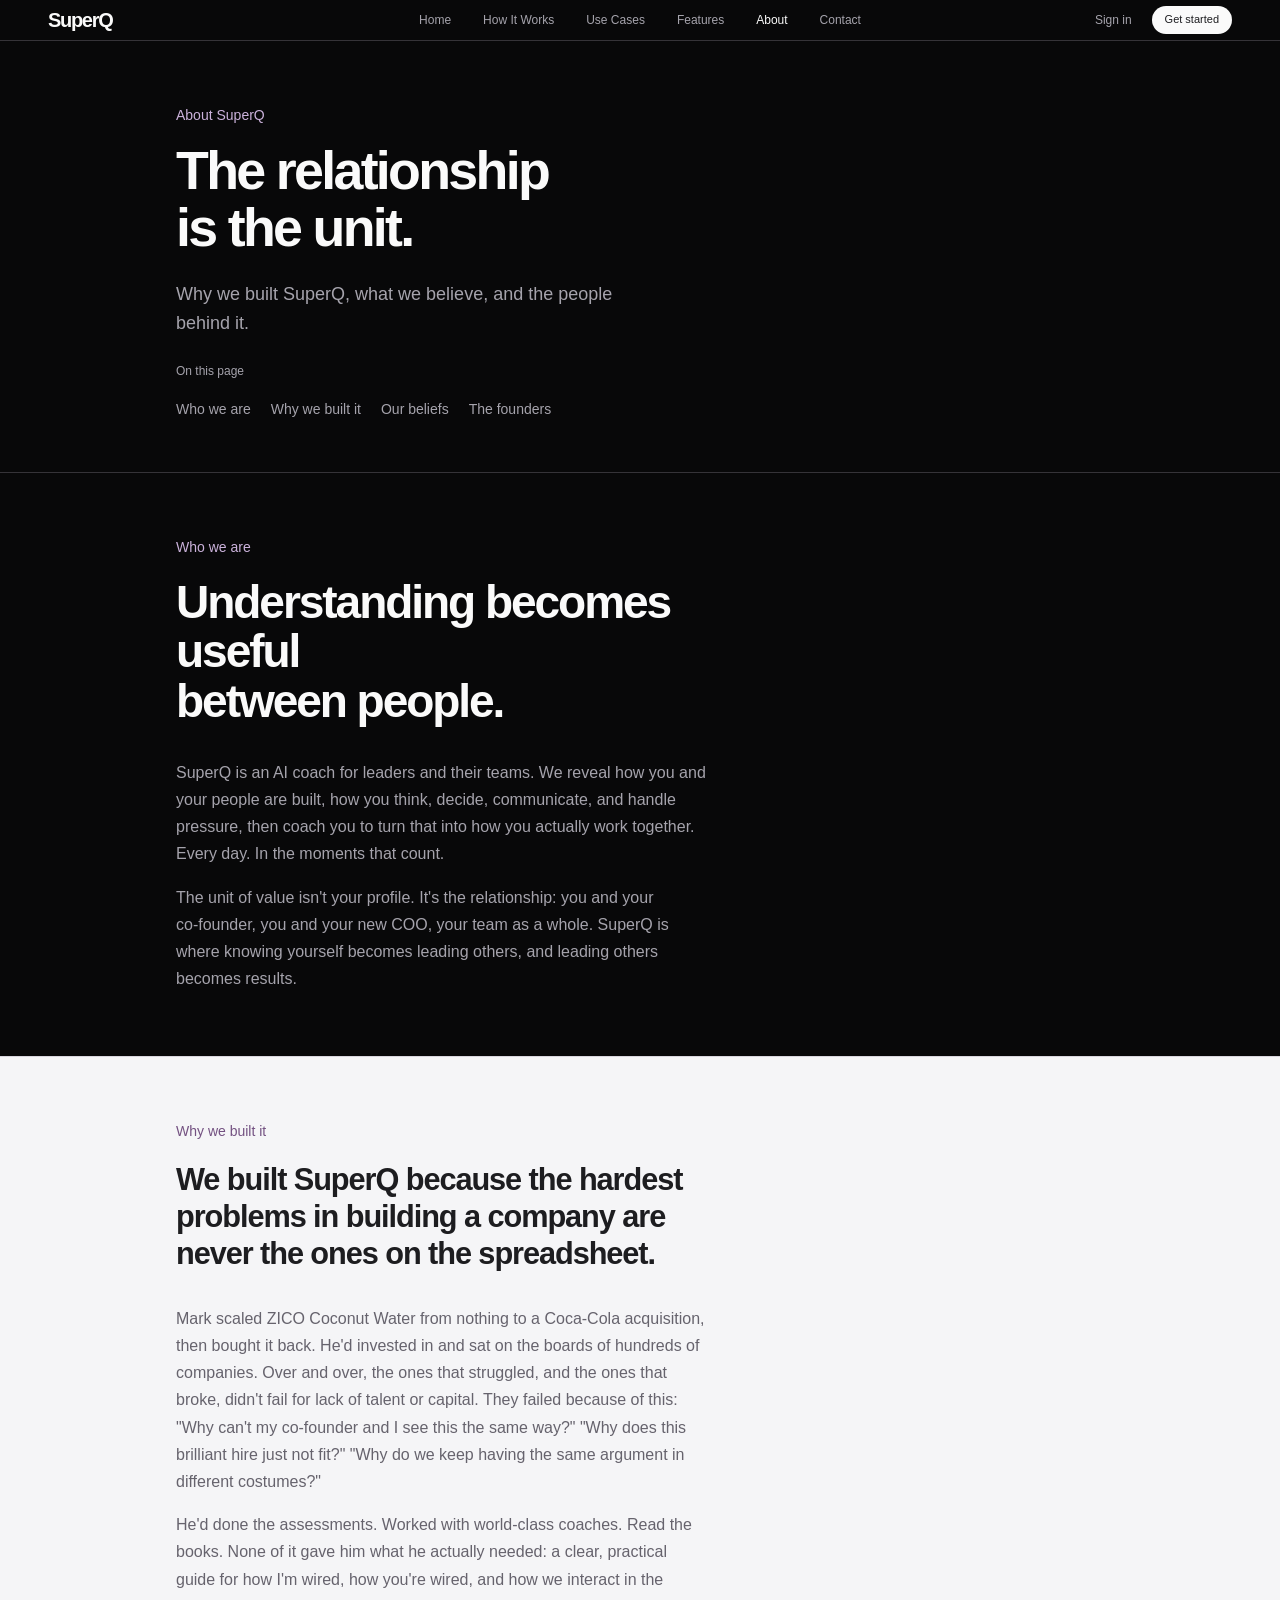
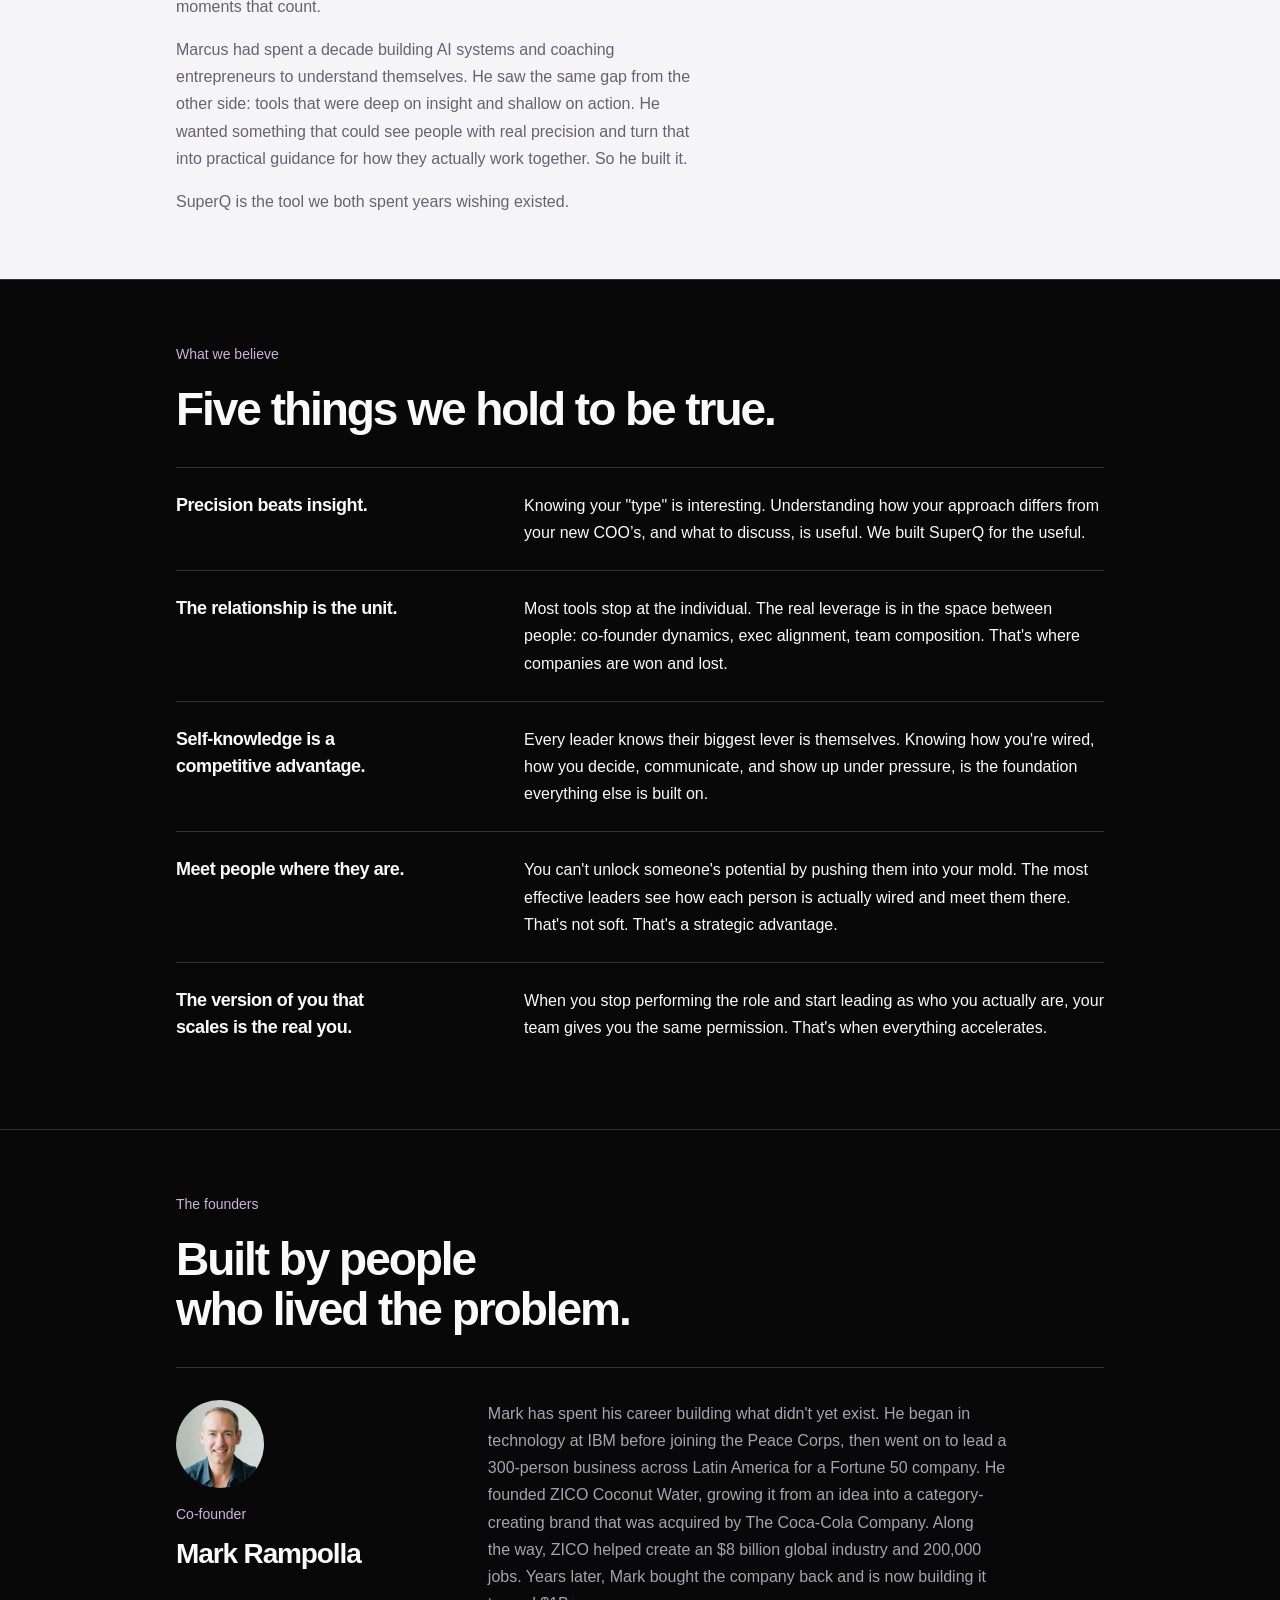
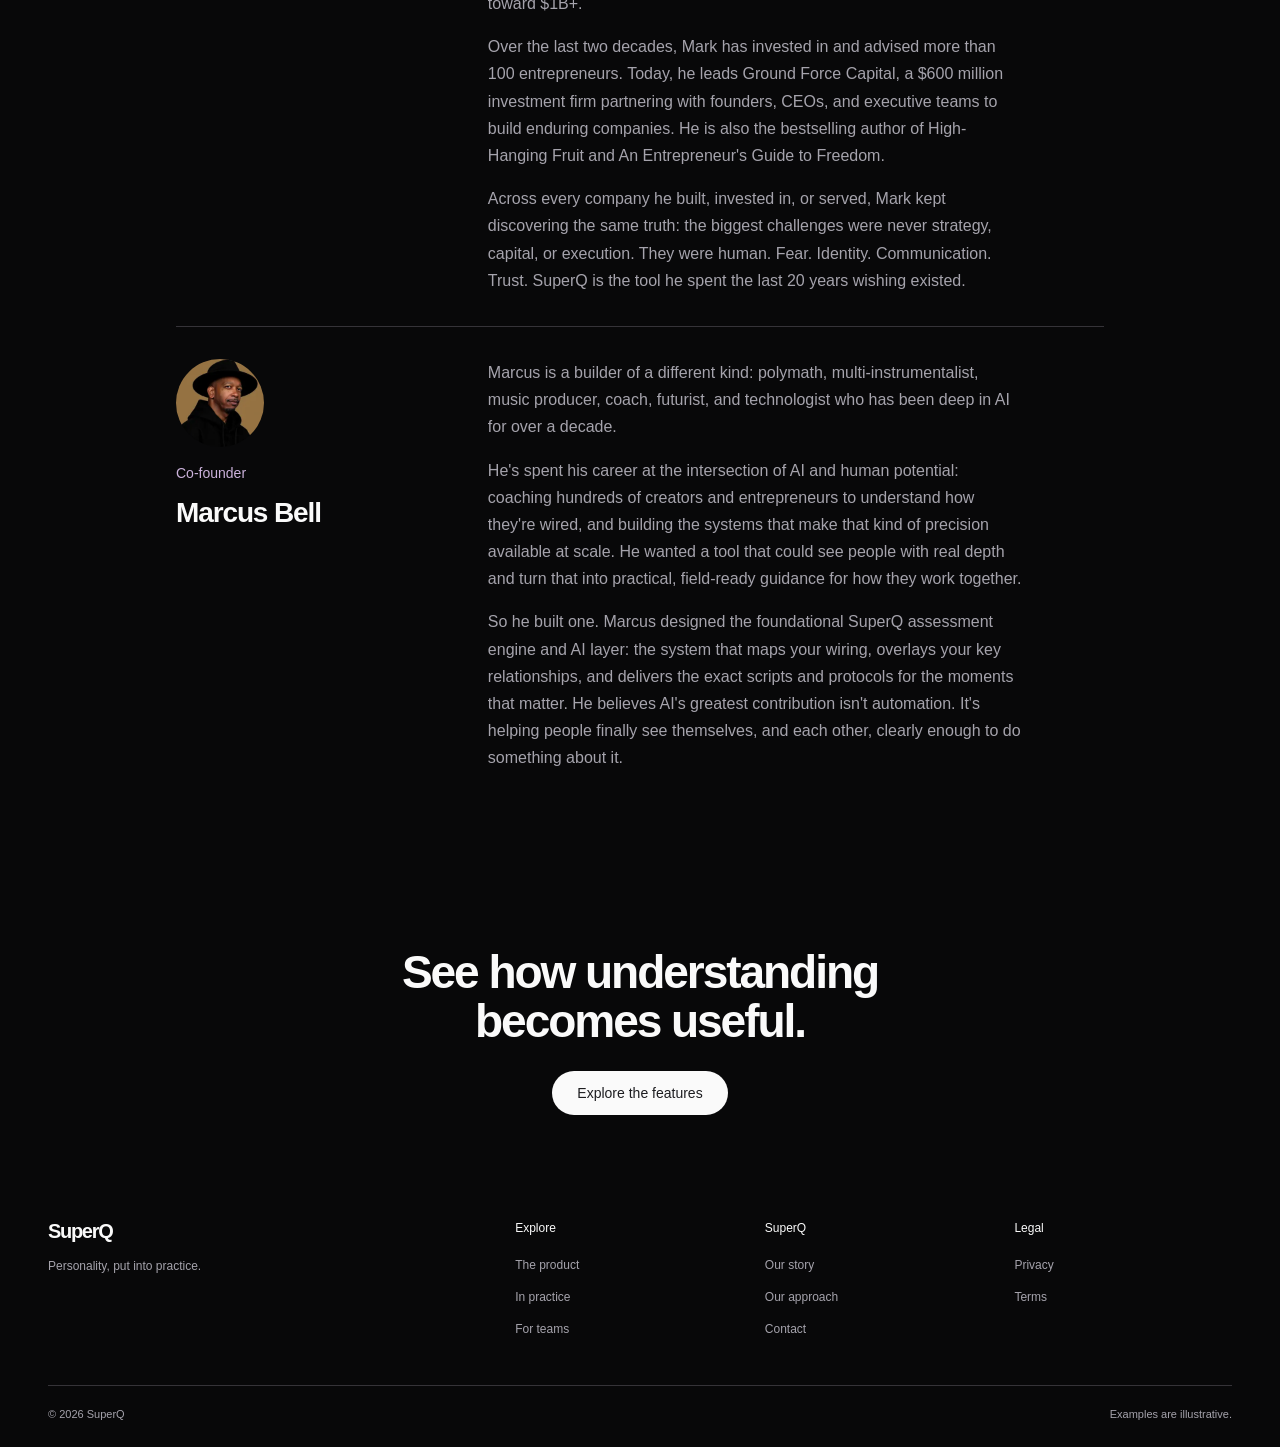
==== commit b795a32e: "Publish site build 20261021-224309 (superq-site-source e572c53)" ====
--- a/about.html
+++ b/about.html
@@ -1,2 +1,2 @@
 <!doctype html><html lang="en"><head><meta charset="utf-8"><meta name="viewport" content="width=device-width,initial-scale=1"><title>About SuperQ · SuperQ</title><meta name="description" content="Why SuperQ exists, what we believe, and the people who built it.">
-<link rel="canonical" href="https://superq.app/about.html"><link rel="icon" type="image/png" href="q.png"><link rel="apple-touch-icon" href="q.png"><meta property="og:type" content="website"><meta property="og:site_name" content="SuperQ"><meta property="og:title" content="About SuperQ · SuperQ"><meta property="og:description" content="Why SuperQ exists, what we believe, and the people who built it."><meta property="og:url" content="https://superq.app/about.html"><meta property="og:image" content="https://superq.app/og-image.jpg"><meta property="og:image:width" content="1200"><meta property="og:image:height" content="630"><meta name="twitter:card" content="summary_large_image"><link  rel="stylesheet" href="theme-v31.css?v=39"><link  rel="stylesheet" href="superq-v39.css?v=45"><link  rel="stylesheet" href="interior-v95.css?v=95"><link  rel="stylesheet" href="about-founders.css?v=1"><link  rel="stylesheet" href="integration.css?v=1"></head><body class="interior-page secondary-page s-about"><a class="skip" href="#main">Skip to content</a><header class="header"><div class="wrap nav"><a class="wordmark" href="index.html?v=74" aria-label="SuperQ home">SuperQ</a><button class="menu" aria-expanded="false" aria-controls="navigation" aria-label="Open menu"><span class="menu-lines" aria-hidden="true"></span></button><nav id="navigation" aria-label="Main navigation"><div class="nav-links"><a href="index.html">Home</a><a href="how-it-works.html">How It Works</a><a href="use-cases.html">Use Cases</a><a href="features.html">Features</a><a href="about.html">About</a><a href="contact.html">Contact</a></div><div class="nav-actions"><a class="quiet" href="https://app.superq.app/">Sign in</a><a class="button small" href="https://app.superq.app/?view=signup">Get started</a></div></nav></div></header><main id="main"><section class="s-hero"><div class="wrap f-reading"><p class="eyebrow">About SuperQ</p><h1>The relationship<br>is the unit.</h1><p class="f-lede">Why we built SuperQ, what we believe, and the people behind it.</p><nav class="s-index" aria-label="On this page"><p>On this page</p><ul><li><a href="#story">Who we are</a></li><li><a href="#why">Why we built it</a></li><li><a href="#beliefs">Our beliefs</a></li><li><a href="#founders">The founders</a></li></ul></nav></div></section><section class="f-chapter" id="story" aria-labelledby="story-title"><div class="wrap f-reading s-narrative"><p class="eyebrow">Who we are</p><h2 id="story-title">Understanding becomes useful<br>between people.</h2><div class="s-prose"><p>SuperQ is an AI coach for leaders and their teams. We reveal how you and your people are built, how you think, decide, communicate, and handle pressure, then coach you to turn that into how you actually work together. Every day. In the moments that count.</p><p>The unit of value isn't your profile. It's the relationship: you and your co-founder, you and your new COO, your team as a whole. SuperQ is where knowing yourself becomes leading others, and leading others becomes results.</p></div></div></section><section class="f-chapter f-light" id="why" aria-labelledby="why-title"><div class="wrap f-reading s-narrative"><p class="eyebrow">Why we built it</p><h2 class="s-story-title" id="why-title">We built SuperQ because the hardest problems in building a company are never the ones on the spreadsheet.</h2><div class="s-prose"><p>Mark scaled ZICO Coconut Water from nothing to a Coca-Cola acquisition, then bought it back. He'd invested in and sat on the boards of hundreds of companies. Over and over, the ones that struggled, and the ones that broke, didn't fail for lack of talent or capital. They failed because of this: "Why can't my co-founder and I see this the same way?" "Why does this brilliant hire just not fit?" "Why do we keep having the same argument in different costumes?"</p><p>He'd done the assessments. Worked with world-class coaches. Read the books. None of it gave him what he actually needed: a clear, practical guide for how I'm wired, how you're wired, and how we interact in the moments that count.</p><p>Marcus had spent a decade building AI systems and coaching entrepreneurs to understand themselves. He saw the same gap from the other side: tools that were deep on insight and shallow on action. He wanted something that could see people with real precision and turn that into practical guidance for how they actually work together. So he built it.</p><p>SuperQ is the tool we both spent years wishing existed.</p></div></div></section><section class="f-chapter" id="beliefs" aria-labelledby="beliefs-title"><div class="wrap f-reading"><p class="eyebrow">What we believe</p><h2 id="beliefs-title">Five things we hold to be true.</h2><ol class="f-editorial-rows"><li><h3>Precision beats insight.</h3><p>Knowing your "type" is interesting. Understanding how your approach differs from your new COO’s, and what to discuss, is useful. We built SuperQ for the useful.</p></li><li><h3>The relationship is the unit.</h3><p>Most tools stop at the individual. The real leverage is in the space between people: co-founder dynamics, exec alignment, team composition. That's where companies are won and lost.</p></li><li><h3>Self-knowledge is a competitive advantage.</h3><p>Every leader knows their biggest lever is themselves. Knowing how you're wired, how you decide, communicate, and show up under pressure, is the foundation everything else is built on.</p></li><li><h3>Meet people where they are.</h3><p>You can't unlock someone's potential by pushing them into your mold. The most effective leaders see how each person is actually wired and meet them there. That's not soft. That's a strategic advantage.</p></li><li><h3>The version of you that scales is the real you.</h3><p>When you stop performing the role and start leading as who you actually are, your team gives you the same permission. That's when everything accelerates.</p></li></ol></div></section><section class="f-chapter" id="founders" aria-labelledby="founders-title"><div class="wrap f-reading"><p class="eyebrow">The founders</p><h2 id="founders-title">Built by people<br>who lived the problem.</h2><div class="s-founders"><article class="s-founder"><header><img class="s-founder-photo" src="./assets/founder-mark-rampolla-CyYm829M.webp" width="88" height="88" alt=""><p class="eyebrow">Co-founder</p><h3>Mark Rampolla</h3></header><div class="s-prose"><p>Mark has spent his career building what didn't yet exist. He began in technology at IBM before joining the Peace Corps, then went on to lead a 300-person business across Latin America for a Fortune 50 company. He founded ZICO Coconut Water, growing it from an idea into a category-creating brand that was acquired by The Coca-Cola Company. Along the way, ZICO helped create an $8 billion global industry and 200,000 jobs. Years later, Mark bought the company back and is now building it toward $1B+.</p><p>Over the last two decades, Mark has invested in and advised more than 100 entrepreneurs. Today, he leads Ground Force Capital, a $600 million investment firm partnering with founders, CEOs, and executive teams to build enduring companies. He is also the bestselling author of High-Hanging Fruit and An Entrepreneur's Guide to Freedom.</p><p>Across every company he built, invested in, or served, Mark kept discovering the same truth: the biggest challenges were never strategy, capital, or execution. They were human. Fear. Identity. Communication. Trust. SuperQ is the tool he spent the last 20 years wishing existed.</p></div></article><article class="s-founder"><header><img class="s-founder-photo" src="[data-uri]" width="88" height="88" alt=""><p class="eyebrow">Co-founder</p><h3>Marcus Bell</h3></header><div class="s-prose"><p>Marcus is a builder of a different kind: polymath, multi-instrumentalist, music producer, coach, futurist, and technologist who has been deep in AI for over a decade.</p><p>He's spent his career at the intersection of AI and human potential: coaching hundreds of creators and entrepreneurs to understand how they're wired, and building the systems that make that kind of precision available at scale. He wanted a tool that could see people with real depth and turn that into practical, field-ready guidance for how they work together.</p><p>So he built one. Marcus designed the foundational SuperQ assessment engine and AI layer: the system that maps your wiring, overlays your key relationships, and delivers the exact scripts and protocols for the moments that matter. He believes AI's greatest contribution isn't automation. It's helping people finally see themselves, and each other, clearly enough to do something about it.</p></div></article></div></div></section><section class="f-close"><div class="wrap"><h2>See how understanding<br>becomes useful.</h2><a class="button" href="features.html">Explore the features</a></div></section></main><footer><div class="wrap footer-grid"><div class="footer-brand"><a class="wordmark" href="index.html?v=74">SuperQ</a><p>Personality, put into practice.</p></div><div><p class="eyebrow">Explore</p><a href="features.html#product">The product</a><a href="use-cases.html">In practice</a><a href="how-it-works.html#relational-os">For teams</a></div><div><p class="eyebrow">SuperQ</p><a href="about.html#story">Our story</a><a href="features.html#approach">Our approach</a><a href="contact.html">Contact</a></div><div><p class="eyebrow">Legal</p><a href="https://superq.app/privacy/" target="_blank" rel="noopener">Privacy</a><a href="https://superq.app/terms/" target="_blank" rel="noopener">Terms</a></div></div><div class="wrap footer-bottom"><p>© 2026 SuperQ</p><p>Examples are illustrative.</p></div></footer><script src="site-pages.js?v=79"></script><script src="interior-pages-v95.js?v=95"></script></body></html>+<link rel="canonical" href="https://superq.app/about.html"><link rel="icon" type="image/png" href="q.png"><link rel="apple-touch-icon" href="q.png"><meta property="og:type" content="website"><meta property="og:site_name" content="SuperQ"><meta property="og:title" content="About SuperQ · SuperQ"><meta property="og:description" content="Why SuperQ exists, what we believe, and the people who built it."><meta property="og:url" content="https://superq.app/about.html"><meta property="og:image" content="https://superq.app/og-image.jpg"><meta property="og:image:width" content="1200"><meta property="og:image:height" content="630"><meta name="twitter:card" content="summary_large_image"><link  rel="stylesheet" href="theme-v31.css?v=39"><link  rel="stylesheet" href="superq-v39.css?v=45"><link  rel="stylesheet" href="interior-v95.css?v=95"><link  rel="stylesheet" href="about-founders.css?v=1"><link  rel="stylesheet" href="integration.css?v=1"></head><body class="interior-page secondary-page s-about"><a class="skip" href="#main">Skip to content</a><header class="header"><div class="wrap nav"><a class="wordmark" href="index.html?v=74" aria-label="SuperQ home">SuperQ</a><button class="menu" aria-expanded="false" aria-controls="navigation" aria-label="Open menu"><span class="menu-lines" aria-hidden="true"></span></button><nav id="navigation" aria-label="Main navigation"><div class="nav-links"><a href="index.html">Home</a><a href="how-it-works.html">How It Works</a><a href="use-cases.html">Use Cases</a><a href="features.html">Features</a><a href="about.html">About</a><a href="contact.html">Contact</a></div><div class="nav-actions"><a class="quiet" href="https://app.superq.app/">Sign in</a><a class="button small" href="https://app.superq.app/?view=signup">Get started</a></div></nav></div></header><main id="main"><section class="s-hero"><div class="wrap f-reading"><p class="eyebrow">About SuperQ</p><h1>The relationship<br>is the unit.</h1><p class="f-lede">Why we built SuperQ, what we believe, and the people behind it.</p><nav class="s-index" aria-label="On this page"><p>On this page</p><ul><li><a href="#story">Who we are</a></li><li><a href="#why">Why we built it</a></li><li><a href="#beliefs">Our beliefs</a></li><li><a href="#founders">The founders</a></li></ul></nav></div></section><section class="f-chapter" id="story" aria-labelledby="story-title"><div class="wrap f-reading s-narrative"><p class="eyebrow">Who we are</p><h2 id="story-title">Understanding becomes useful<br>between people.</h2><div class="s-prose"><p>SuperQ is an AI coach for leaders and their teams. We reveal how you and your people are built, how you think, decide, communicate, and handle pressure, then coach you to turn that into how you actually work together. Every day. In the moments that count.</p><p>The unit of value isn't your profile. It's the relationship: you and your co-founder, you and your new COO, your team as a whole. SuperQ is where knowing yourself becomes leading others, and leading others becomes results.</p></div></div></section><section class="f-chapter f-light" id="why" aria-labelledby="why-title"><div class="wrap f-reading s-narrative"><p class="eyebrow">Why we built it</p><h2 class="s-story-title" id="why-title">We built SuperQ because the hardest problems in building a company are never the ones on the spreadsheet.</h2><div class="s-prose"><p>Mark scaled ZICO Coconut Water from nothing to a Coca-Cola acquisition, then bought it back. He'd invested in and sat on the boards of hundreds of companies. Over and over, the ones that struggled, and the ones that broke, didn't fail for lack of talent or capital. They failed because of this: "Why can't my co-founder and I see this the same way?" "Why does this brilliant hire just not fit?" "Why do we keep having the same argument in different costumes?"</p><p>He'd done the assessments. Worked with world-class coaches. Read the books. None of it gave him what he actually needed: a clear, practical guide for how I'm wired, how you're wired, and how we interact in the moments that count.</p><p>Marcus had spent a decade building AI systems and coaching entrepreneurs to understand themselves. He saw the same gap from the other side: tools that were deep on insight and shallow on action. He wanted something that could see people with real precision and turn that into practical guidance for how they actually work together. So he built it.</p><p>SuperQ is the tool we both spent years wishing existed.</p></div></div></section><section class="f-chapter" id="beliefs" aria-labelledby="beliefs-title"><div class="wrap f-reading"><p class="eyebrow">What we believe</p><h2 id="beliefs-title">Five things we hold to be true.</h2><ol class="f-editorial-rows"><li><h3>Precision beats insight.</h3><p>Knowing your "type" is interesting. Understanding how your approach differs from your new COO’s, and what to discuss, is useful. We built SuperQ for the useful.</p></li><li><h3>The relationship is the unit.</h3><p>Most tools stop at the individual. The real leverage is in the space between people: co-founder dynamics, exec alignment, team composition. That's where companies are won and lost.</p></li><li><h3>Self-knowledge is a competitive advantage.</h3><p>Every leader knows their biggest lever is themselves. Knowing how you're wired, how you decide, communicate, and show up under pressure, is the foundation everything else is built on.</p></li><li><h3>Meet people where they are.</h3><p>You can't unlock someone's potential by pushing them into your mold. The most effective leaders see how each person is actually wired and meet them there. That's not soft. That's a strategic advantage.</p></li><li><h3>The version of you that scales is the real you.</h3><p>When you stop performing the role and start leading as who you actually are, your team gives you the same permission. That's when everything accelerates.</p></li></ol></div></section><section class="f-chapter" id="founders" aria-labelledby="founders-title"><div class="wrap f-reading"><p class="eyebrow">The founders</p><h2 id="founders-title">Built by people<br>who lived the problem.</h2><div class="s-founders"><article class="s-founder"><header><img class="s-founder-photo" src="./assets/founder-mark-rampolla-CyYm829M.webp" width="88" height="88" alt=""><p class="eyebrow">Co-founder</p><h3>Mark Rampolla</h3></header><div class="s-prose"><p>Mark has spent his career building what didn't yet exist. He began in technology at IBM before joining the Peace Corps, then went on to lead a 300-person business across Latin America for a Fortune 50 company. He founded ZICO Coconut Water, growing it from an idea into a category-creating brand that was acquired by The Coca-Cola Company. Along the way, ZICO helped create an $8 billion global industry and 200,000 jobs. Years later, Mark bought the company back and is now building it toward $1B+.</p><p>Over the last two decades, Mark has invested in and advised more than 100 entrepreneurs. Today, he leads Ground Force Capital, a $600 million investment firm partnering with founders, CEOs, and executive teams to build enduring companies. He is also the bestselling author of High-Hanging Fruit and An Entrepreneur's Guide to Freedom.</p><p>Across every company he built, invested in, or served, Mark kept discovering the same truth: the biggest challenges were never strategy, capital, or execution. They were human. Fear. Identity. Communication. Trust. SuperQ is the tool he spent the last 20 years wishing existed.</p></div></article><article class="s-founder"><header><img class="s-founder-photo" src="[data-uri]" width="88" height="88" alt=""><p class="eyebrow">Co-founder</p><h3>Marcus Bell</h3></header><div class="s-prose"><p>Marcus is a builder of a different kind: polymath, multi-instrumentalist, music producer, coach, futurist, and technologist who has been deep in AI for over a decade.</p><p>He's spent his career at the intersection of AI and human potential: coaching hundreds of creators and entrepreneurs to understand how they're wired, and building the systems that make that kind of precision available at scale. He wanted a tool that could see people with real depth and turn that into practical, field-ready guidance for how they work together.</p><p>So he built one. Marcus designed the foundational SuperQ assessment engine and AI layer: the system that maps your wiring, overlays your key relationships, and delivers the exact scripts and protocols for the moments that matter. He believes AI's greatest contribution isn't automation. It's helping people finally see themselves, and each other, clearly enough to do something about it.</p></div></article></div></div></section><section class="f-close"><div class="wrap"><h2>See how understanding<br>becomes useful.</h2><a class="button" href="features.html">Explore the features</a></div></section></main><footer><div class="wrap footer-grid"><div class="footer-brand"><a class="wordmark" href="index.html?v=74">SuperQ</a><p>Personality, put into practice.</p></div><div><p class="eyebrow">Explore</p><a href="features.html#product">The product</a><a href="use-cases.html">In practice</a><a href="how-it-works.html#relational-os">For teams</a></div><div><p class="eyebrow">SuperQ</p><a href="about.html#story">Our story</a><a href="features.html#approach">Our approach</a><a href="contact.html">Contact</a></div><div><p class="eyebrow">Legal</p><a href="https://superq.app/privacy/" target="_blank" rel="noopener">Privacy</a><a href="https://superq.app/terms/" target="_blank" rel="noopener">Terms</a></div></div><div class="wrap footer-bottom"><p>© 2026 SuperQ</p><p>Examples are illustrative.</p></div></footer><script src="site-pages.js?v=79"></script><script src="interior-pages-v95.js?v=95"></script></body></html>
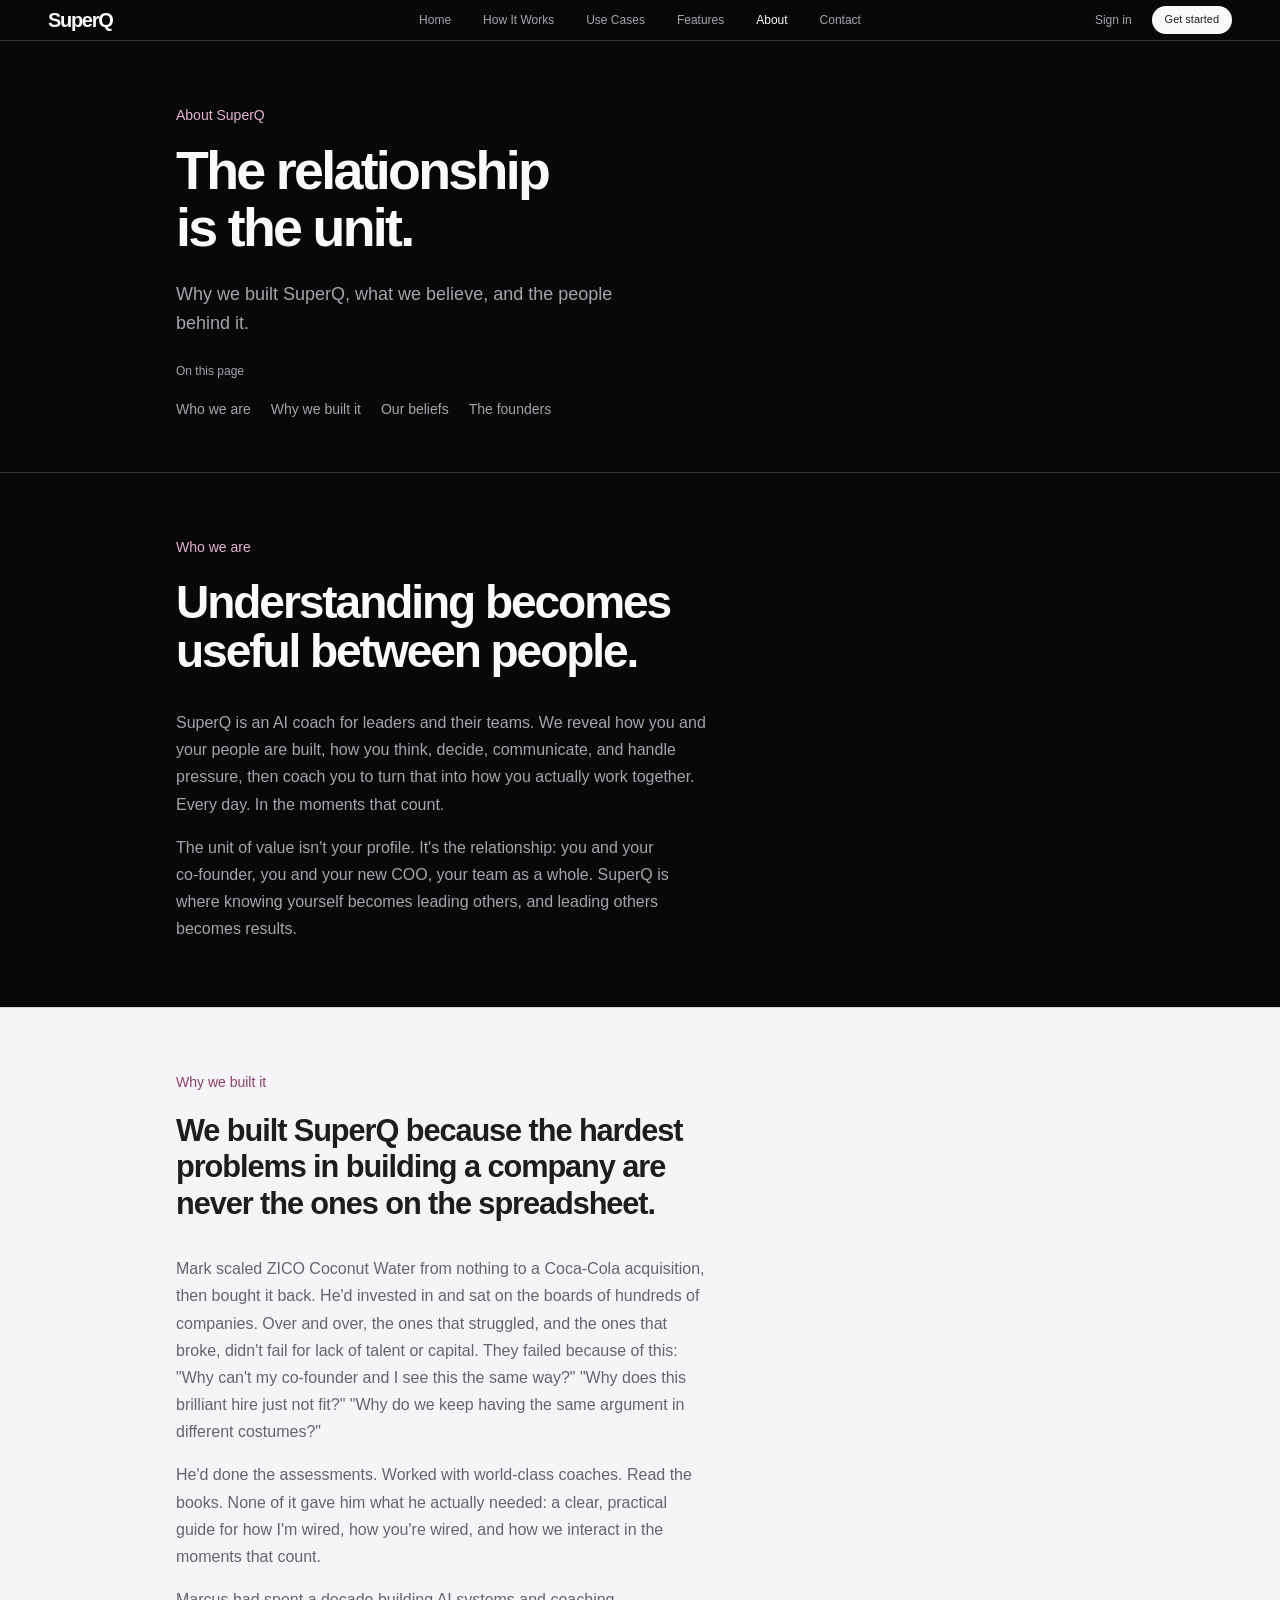
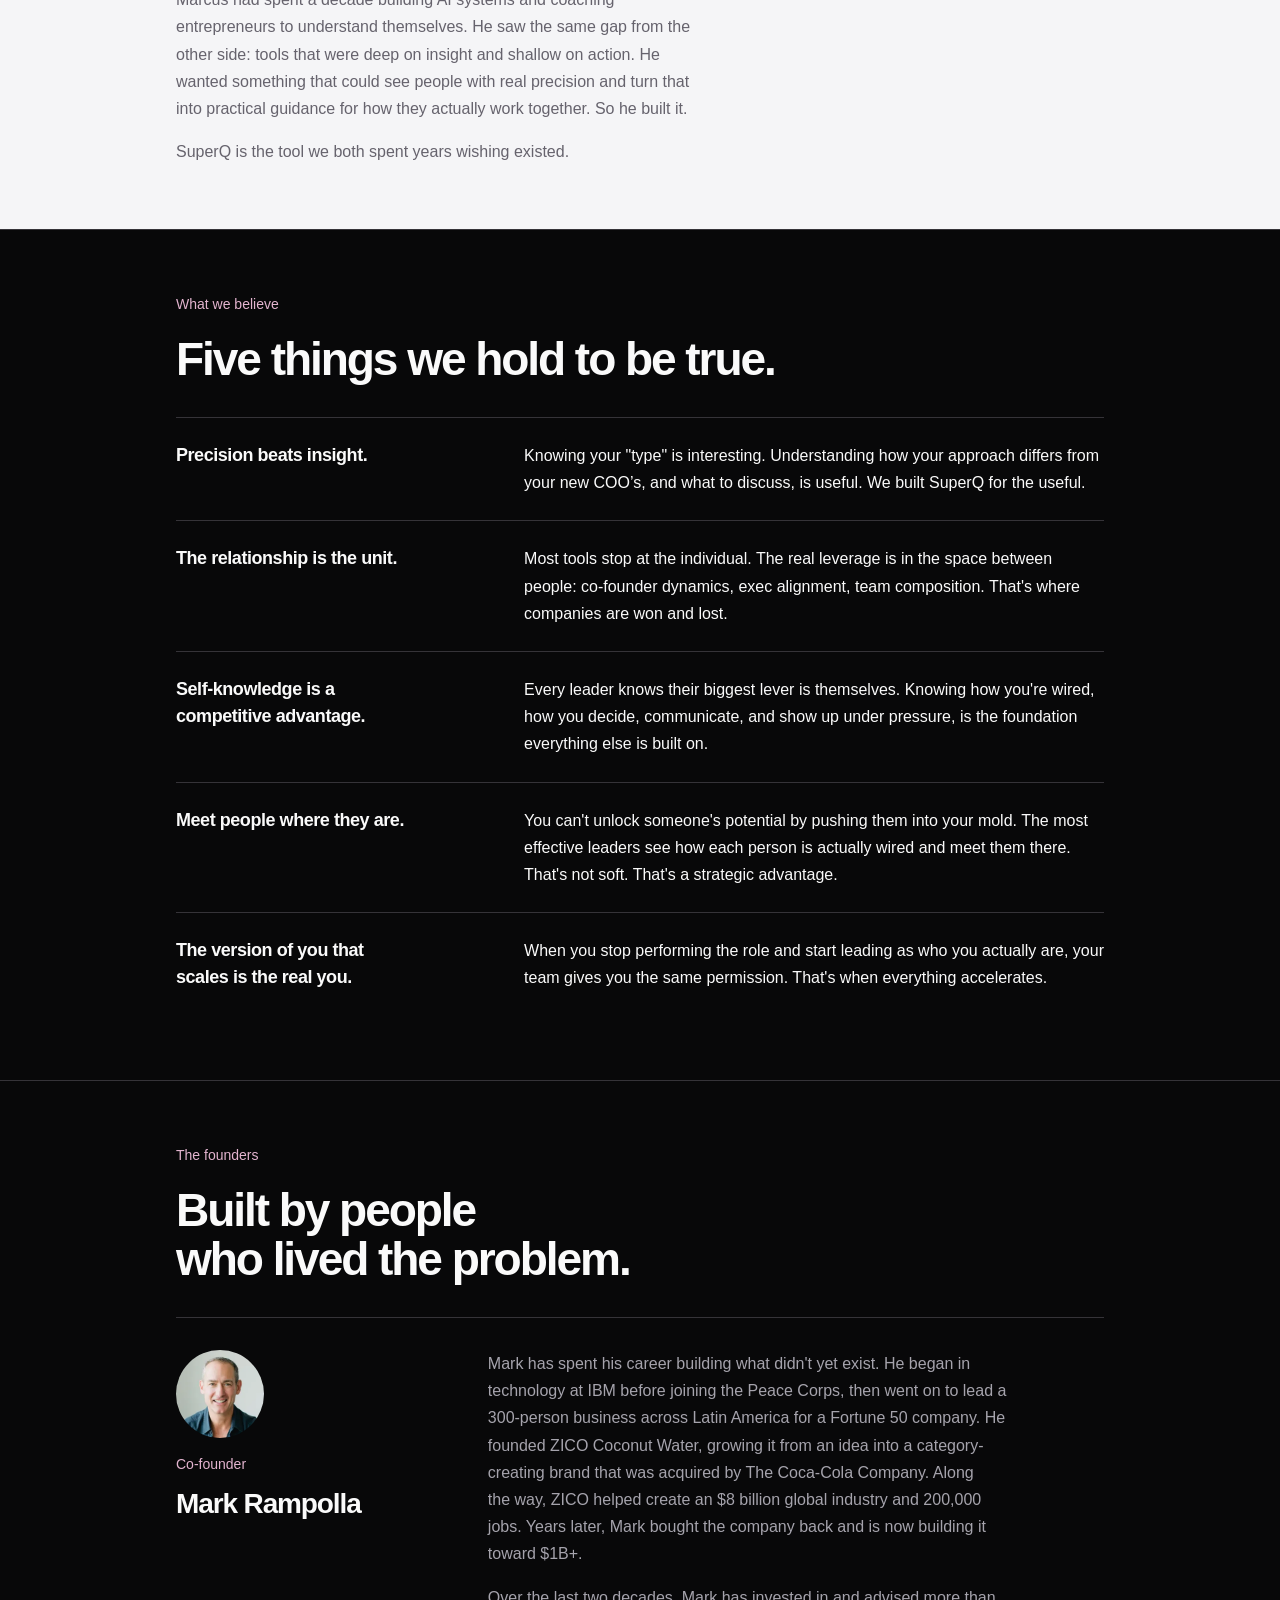
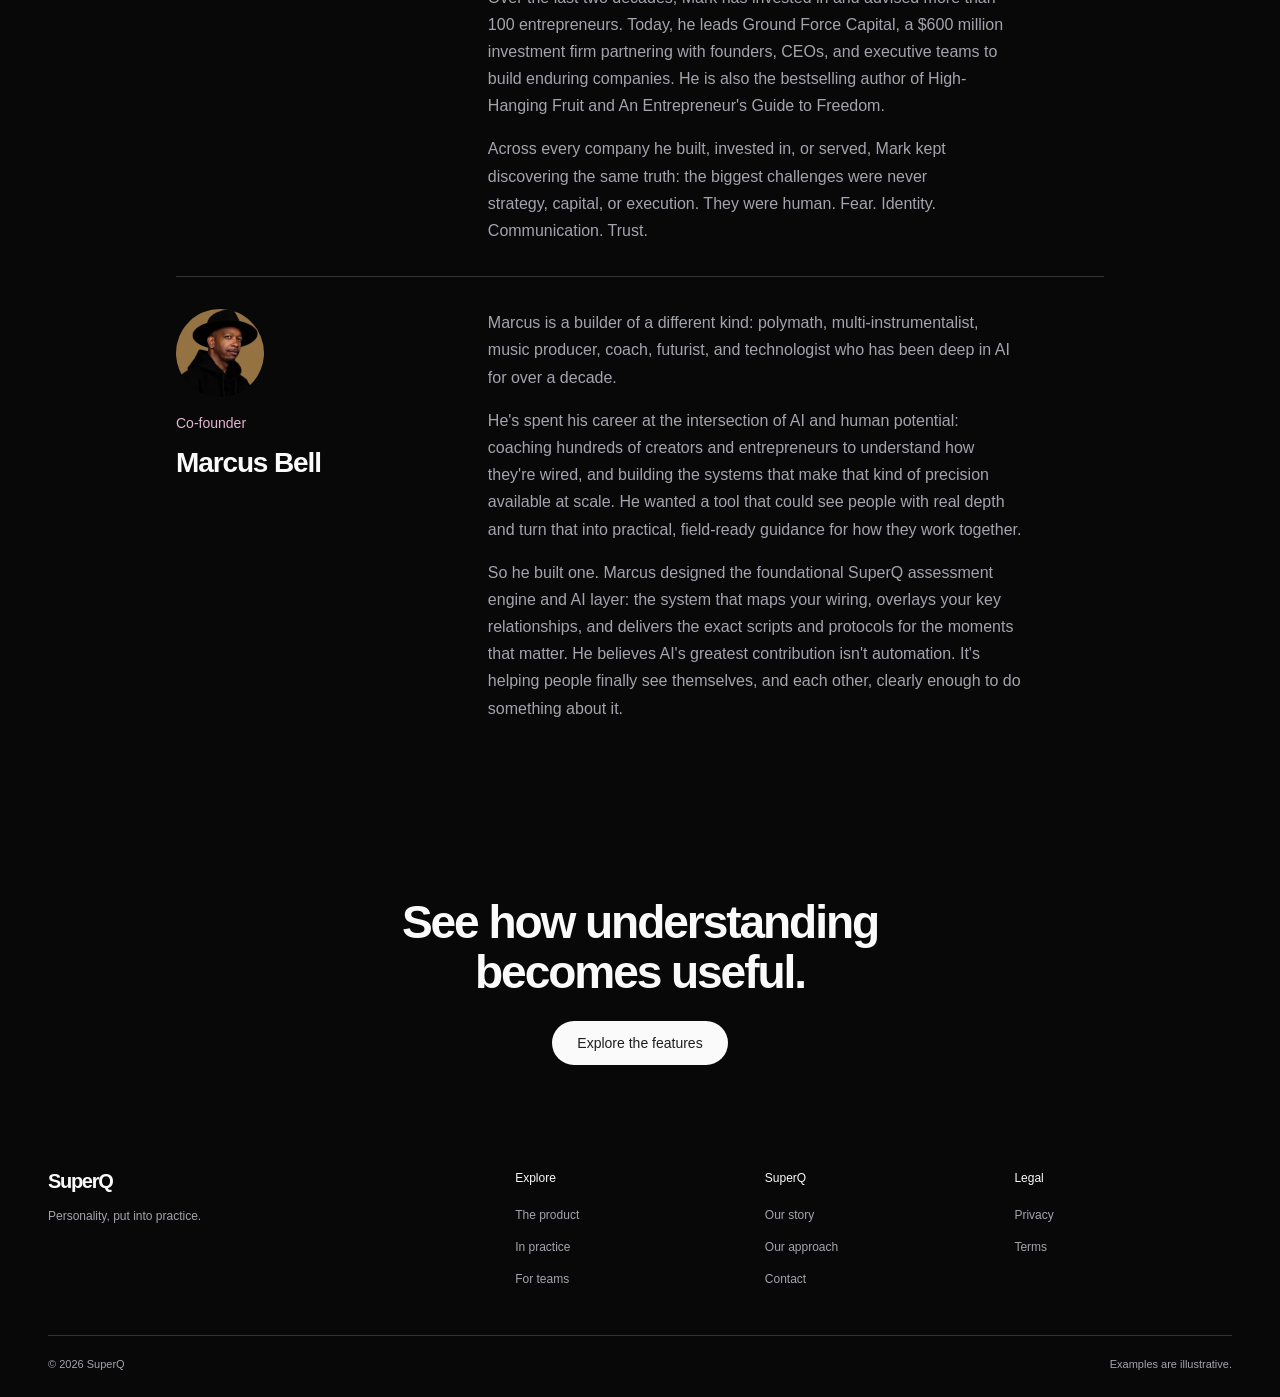
==== commit 60de1c0d: "Publish site build 20261022-002954 (superq-site-source 2f47d5a)" ====
--- a/about.html
+++ b/about.html
@@ -1,2 +1,2 @@
 <!doctype html><html lang="en"><head><meta charset="utf-8"><meta name="viewport" content="width=device-width,initial-scale=1"><title>About SuperQ · SuperQ</title><meta name="description" content="Why SuperQ exists, what we believe, and the people who built it.">
-<link rel="canonical" href="https://superq.app/about.html"><link rel="icon" type="image/png" href="q.png"><link rel="apple-touch-icon" href="q.png"><meta property="og:type" content="website"><meta property="og:site_name" content="SuperQ"><meta property="og:title" content="About SuperQ · SuperQ"><meta property="og:description" content="Why SuperQ exists, what we believe, and the people who built it."><meta property="og:url" content="https://superq.app/about.html"><meta property="og:image" content="https://superq.app/og-image.jpg"><meta property="og:image:width" content="1200"><meta property="og:image:height" content="630"><meta name="twitter:card" content="summary_large_image"><link  rel="stylesheet" href="theme-v31.css?v=39"><link  rel="stylesheet" href="superq-v39.css?v=45"><link  rel="stylesheet" href="interior-v95.css?v=95"><link  rel="stylesheet" href="about-founders.css?v=1"><link  rel="stylesheet" href="integration.css?v=1"></head><body class="interior-page secondary-page s-about"><a class="skip" href="#main">Skip to content</a><header class="header"><div class="wrap nav"><a class="wordmark" href="index.html?v=74" aria-label="SuperQ home">SuperQ</a><button class="menu" aria-expanded="false" aria-controls="navigation" aria-label="Open menu"><span class="menu-lines" aria-hidden="true"></span></button><nav id="navigation" aria-label="Main navigation"><div class="nav-links"><a href="index.html">Home</a><a href="how-it-works.html">How It Works</a><a href="use-cases.html">Use Cases</a><a href="features.html">Features</a><a href="about.html">About</a><a href="contact.html">Contact</a></div><div class="nav-actions"><a class="quiet" href="https://app.superq.app/">Sign in</a><a class="button small" href="https://app.superq.app/?view=signup">Get started</a></div></nav></div></header><main id="main"><section class="s-hero"><div class="wrap f-reading"><p class="eyebrow">About SuperQ</p><h1>The relationship<br>is the unit.</h1><p class="f-lede">Why we built SuperQ, what we believe, and the people behind it.</p><nav class="s-index" aria-label="On this page"><p>On this page</p><ul><li><a href="#story">Who we are</a></li><li><a href="#why">Why we built it</a></li><li><a href="#beliefs">Our beliefs</a></li><li><a href="#founders">The founders</a></li></ul></nav></div></section><section class="f-chapter" id="story" aria-labelledby="story-title"><div class="wrap f-reading s-narrative"><p class="eyebrow">Who we are</p><h2 id="story-title">Understanding becomes useful<br>between people.</h2><div class="s-prose"><p>SuperQ is an AI coach for leaders and their teams. We reveal how you and your people are built, how you think, decide, communicate, and handle pressure, then coach you to turn that into how you actually work together. Every day. In the moments that count.</p><p>The unit of value isn't your profile. It's the relationship: you and your co-founder, you and your new COO, your team as a whole. SuperQ is where knowing yourself becomes leading others, and leading others becomes results.</p></div></div></section><section class="f-chapter f-light" id="why" aria-labelledby="why-title"><div class="wrap f-reading s-narrative"><p class="eyebrow">Why we built it</p><h2 class="s-story-title" id="why-title">We built SuperQ because the hardest problems in building a company are never the ones on the spreadsheet.</h2><div class="s-prose"><p>Mark scaled ZICO Coconut Water from nothing to a Coca-Cola acquisition, then bought it back. He'd invested in and sat on the boards of hundreds of companies. Over and over, the ones that struggled, and the ones that broke, didn't fail for lack of talent or capital. They failed because of this: "Why can't my co-founder and I see this the same way?" "Why does this brilliant hire just not fit?" "Why do we keep having the same argument in different costumes?"</p><p>He'd done the assessments. Worked with world-class coaches. Read the books. None of it gave him what he actually needed: a clear, practical guide for how I'm wired, how you're wired, and how we interact in the moments that count.</p><p>Marcus had spent a decade building AI systems and coaching entrepreneurs to understand themselves. He saw the same gap from the other side: tools that were deep on insight and shallow on action. He wanted something that could see people with real precision and turn that into practical guidance for how they actually work together. So he built it.</p><p>SuperQ is the tool we both spent years wishing existed.</p></div></div></section><section class="f-chapter" id="beliefs" aria-labelledby="beliefs-title"><div class="wrap f-reading"><p class="eyebrow">What we believe</p><h2 id="beliefs-title">Five things we hold to be true.</h2><ol class="f-editorial-rows"><li><h3>Precision beats insight.</h3><p>Knowing your "type" is interesting. Understanding how your approach differs from your new COO’s, and what to discuss, is useful. We built SuperQ for the useful.</p></li><li><h3>The relationship is the unit.</h3><p>Most tools stop at the individual. The real leverage is in the space between people: co-founder dynamics, exec alignment, team composition. That's where companies are won and lost.</p></li><li><h3>Self-knowledge is a competitive advantage.</h3><p>Every leader knows their biggest lever is themselves. Knowing how you're wired, how you decide, communicate, and show up under pressure, is the foundation everything else is built on.</p></li><li><h3>Meet people where they are.</h3><p>You can't unlock someone's potential by pushing them into your mold. The most effective leaders see how each person is actually wired and meet them there. That's not soft. That's a strategic advantage.</p></li><li><h3>The version of you that scales is the real you.</h3><p>When you stop performing the role and start leading as who you actually are, your team gives you the same permission. That's when everything accelerates.</p></li></ol></div></section><section class="f-chapter" id="founders" aria-labelledby="founders-title"><div class="wrap f-reading"><p class="eyebrow">The founders</p><h2 id="founders-title">Built by people<br>who lived the problem.</h2><div class="s-founders"><article class="s-founder"><header><img class="s-founder-photo" src="./assets/founder-mark-rampolla-CyYm829M.webp" width="88" height="88" alt=""><p class="eyebrow">Co-founder</p><h3>Mark Rampolla</h3></header><div class="s-prose"><p>Mark has spent his career building what didn't yet exist. He began in technology at IBM before joining the Peace Corps, then went on to lead a 300-person business across Latin America for a Fortune 50 company. He founded ZICO Coconut Water, growing it from an idea into a category-creating brand that was acquired by The Coca-Cola Company. Along the way, ZICO helped create an $8 billion global industry and 200,000 jobs. Years later, Mark bought the company back and is now building it toward $1B+.</p><p>Over the last two decades, Mark has invested in and advised more than 100 entrepreneurs. Today, he leads Ground Force Capital, a $600 million investment firm partnering with founders, CEOs, and executive teams to build enduring companies. He is also the bestselling author of High-Hanging Fruit and An Entrepreneur's Guide to Freedom.</p><p>Across every company he built, invested in, or served, Mark kept discovering the same truth: the biggest challenges were never strategy, capital, or execution. They were human. Fear. Identity. Communication. Trust. SuperQ is the tool he spent the last 20 years wishing existed.</p></div></article><article class="s-founder"><header><img class="s-founder-photo" src="[data-uri]" width="88" height="88" alt=""><p class="eyebrow">Co-founder</p><h3>Marcus Bell</h3></header><div class="s-prose"><p>Marcus is a builder of a different kind: polymath, multi-instrumentalist, music producer, coach, futurist, and technologist who has been deep in AI for over a decade.</p><p>He's spent his career at the intersection of AI and human potential: coaching hundreds of creators and entrepreneurs to understand how they're wired, and building the systems that make that kind of precision available at scale. He wanted a tool that could see people with real depth and turn that into practical, field-ready guidance for how they work together.</p><p>So he built one. Marcus designed the foundational SuperQ assessment engine and AI layer: the system that maps your wiring, overlays your key relationships, and delivers the exact scripts and protocols for the moments that matter. He believes AI's greatest contribution isn't automation. It's helping people finally see themselves, and each other, clearly enough to do something about it.</p></div></article></div></div></section><section class="f-close"><div class="wrap"><h2>See how understanding<br>becomes useful.</h2><a class="button" href="features.html">Explore the features</a></div></section></main><footer><div class="wrap footer-grid"><div class="footer-brand"><a class="wordmark" href="index.html?v=74">SuperQ</a><p>Personality, put into practice.</p></div><div><p class="eyebrow">Explore</p><a href="features.html#product">The product</a><a href="use-cases.html">In practice</a><a href="how-it-works.html#relational-os">For teams</a></div><div><p class="eyebrow">SuperQ</p><a href="about.html#story">Our story</a><a href="features.html#approach">Our approach</a><a href="contact.html">Contact</a></div><div><p class="eyebrow">Legal</p><a href="https://superq.app/privacy/" target="_blank" rel="noopener">Privacy</a><a href="https://superq.app/terms/" target="_blank" rel="noopener">Terms</a></div></div><div class="wrap footer-bottom"><p>© 2026 SuperQ</p><p>Examples are illustrative.</p></div></footer><script src="site-pages.js?v=79"></script><script src="interior-pages-v95.js?v=95"></script></body></html>+<link rel="canonical" href="https://superq.app/about.html"><link rel="icon" type="image/png" href="q.png"><link rel="apple-touch-icon" href="q.png"><meta property="og:type" content="website"><meta property="og:site_name" content="SuperQ"><meta property="og:title" content="About SuperQ · SuperQ"><meta property="og:description" content="Why SuperQ exists, what we believe, and the people who built it."><meta property="og:url" content="https://superq.app/about.html"><meta property="og:image" content="https://superq.app/og-image.jpg"><meta property="og:image:width" content="1200"><meta property="og:image:height" content="630"><meta name="twitter:card" content="summary_large_image"><link  rel="stylesheet" href="theme-v31.css?v=40"><link  rel="stylesheet" href="superq-v39.css?v=45"><link  rel="stylesheet" href="interior-v95.css?v=95"><link  rel="stylesheet" href="about-founders.css?v=1"><link  rel="stylesheet" href="integration.css?v=3"></head><body class="interior-page secondary-page s-about"><a class="skip" href="#main">Skip to content</a><header class="header"><div class="wrap nav"><a class="wordmark" href="index.html?v=74" aria-label="SuperQ home">SuperQ</a><button class="menu" aria-expanded="false" aria-controls="navigation" aria-label="Open menu"><span class="menu-lines" aria-hidden="true"></span></button><nav id="navigation" aria-label="Main navigation"><div class="nav-links"><a href="index.html">Home</a><a href="how-it-works.html">How It Works</a><a href="use-cases.html">Use Cases</a><a href="features.html">Features</a><a href="about.html">About</a><a href="contact.html">Contact</a></div><div class="nav-actions"><a class="quiet" href="https://app.superq.app/">Sign in</a><a class="button small" href="https://app.superq.app/?view=signup">Get started</a></div></nav></div></header><main id="main"><section class="s-hero"><div class="wrap f-reading"><p class="eyebrow">About SuperQ</p><h1>The relationship<br>is the unit.</h1><p class="f-lede">Why we built SuperQ, what we believe, and the people behind it.</p><nav class="s-index" aria-label="On this page"><p>On this page</p><ul><li><a href="#story">Who we are</a></li><li><a href="#why">Why we built it</a></li><li><a href="#beliefs">Our beliefs</a></li><li><a href="#founders">The founders</a></li></ul></nav></div></section><section class="f-chapter" id="story" aria-labelledby="story-title"><div class="wrap f-reading s-narrative"><p class="eyebrow">Who we are</p><h2 id="story-title">Understanding becomes useful between people.</h2><div class="s-prose"><p>SuperQ is an AI coach for leaders and their teams. We reveal how you and your people are built, how you think, decide, communicate, and handle pressure, then coach you to turn that into how you actually work together. Every day. In the moments that count.</p><p>The unit of value isn't your profile. It's the relationship: you and your co-founder, you and your new COO, your team as a whole. SuperQ is where knowing yourself becomes leading others, and leading others becomes results.</p></div></div></section><section class="f-chapter f-light" id="why" aria-labelledby="why-title"><div class="wrap f-reading s-narrative"><p class="eyebrow">Why we built it</p><h2 class="s-story-title" id="why-title">We built SuperQ because the hardest problems in building a company are never the ones on the spreadsheet.</h2><div class="s-prose"><p>Mark scaled ZICO Coconut Water from nothing to a Coca-Cola acquisition, then bought it back. He'd invested in and sat on the boards of hundreds of companies. Over and over, the ones that struggled, and the ones that broke, didn't fail for lack of talent or capital. They failed because of this: "Why can't my co-founder and I see this the same way?" "Why does this brilliant hire just not fit?" "Why do we keep having the same argument in different costumes?"</p><p>He'd done the assessments. Worked with world-class coaches. Read the books. None of it gave him what he actually needed: a clear, practical guide for how I'm wired, how you're wired, and how we interact in the moments that count.</p><p>Marcus had spent a decade building AI systems and coaching entrepreneurs to understand themselves. He saw the same gap from the other side: tools that were deep on insight and shallow on action. He wanted something that could see people with real precision and turn that into practical guidance for how they actually work together. So he built it.</p><p>SuperQ is the tool we both spent years wishing existed.</p></div></div></section><section class="f-chapter" id="beliefs" aria-labelledby="beliefs-title"><div class="wrap f-reading"><p class="eyebrow">What we believe</p><h2 id="beliefs-title">Five things we hold to be true.</h2><ol class="f-editorial-rows"><li><h3>Precision beats insight.</h3><p>Knowing your "type" is interesting. Understanding how your approach differs from your new COO’s, and what to discuss, is useful. We built SuperQ for the useful.</p></li><li><h3>The relationship is the unit.</h3><p>Most tools stop at the individual. The real leverage is in the space between people: co-founder dynamics, exec alignment, team composition. That's where companies are won and lost.</p></li><li><h3>Self-knowledge is a competitive advantage.</h3><p>Every leader knows their biggest lever is themselves. Knowing how you're wired, how you decide, communicate, and show up under pressure, is the foundation everything else is built on.</p></li><li><h3>Meet people where they are.</h3><p>You can't unlock someone's potential by pushing them into your mold. The most effective leaders see how each person is actually wired and meet them there. That's not soft. That's a strategic advantage.</p></li><li><h3>The version of you that scales is the real you.</h3><p>When you stop performing the role and start leading as who you actually are, your team gives you the same permission. That's when everything accelerates.</p></li></ol></div></section><section class="f-chapter" id="founders" aria-labelledby="founders-title"><div class="wrap f-reading"><p class="eyebrow">The founders</p><h2 id="founders-title">Built by people<br>who lived the problem.</h2><div class="s-founders"><article class="s-founder"><header><img class="s-founder-photo" src="./assets/founder-mark-rampolla-CyYm829M.webp" width="88" height="88" alt=""><p class="eyebrow">Co-founder</p><h3>Mark Rampolla</h3></header><div class="s-prose"><p>Mark has spent his career building what didn't yet exist. He began in technology at IBM before joining the Peace Corps, then went on to lead a 300-person business across Latin America for a Fortune 50 company. He founded ZICO Coconut Water, growing it from an idea into a category-creating brand that was acquired by The Coca-Cola Company. Along the way, ZICO helped create an $8 billion global industry and 200,000 jobs. Years later, Mark bought the company back and is now building it toward $1B+.</p><p>Over the last two decades, Mark has invested in and advised more than 100 entrepreneurs. Today, he leads Ground Force Capital, a $600 million investment firm partnering with founders, CEOs, and executive teams to build enduring companies. He is also the bestselling author of High-Hanging Fruit and An Entrepreneur's Guide to Freedom.</p><p>Across every company he built, invested in, or served, Mark kept discovering the same truth: the biggest challenges were never strategy, capital, or execution. They were human. Fear. Identity. Communication. Trust.</p></div></article><article class="s-founder"><header><img class="s-founder-photo" src="[data-uri]" width="88" height="88" alt=""><p class="eyebrow">Co-founder</p><h3>Marcus Bell</h3></header><div class="s-prose"><p>Marcus is a builder of a different kind: polymath, multi-instrumentalist, music producer, coach, futurist, and technologist who has been deep in AI for over a decade.</p><p>He's spent his career at the intersection of AI and human potential: coaching hundreds of creators and entrepreneurs to understand how they're wired, and building the systems that make that kind of precision available at scale. He wanted a tool that could see people with real depth and turn that into practical, field-ready guidance for how they work together.</p><p>So he built one. Marcus designed the foundational SuperQ assessment engine and AI layer: the system that maps your wiring, overlays your key relationships, and delivers the exact scripts and protocols for the moments that matter. He believes AI's greatest contribution isn't automation. It's helping people finally see themselves, and each other, clearly enough to do something about it.</p></div></article></div></div></section><section class="f-close"><div class="wrap"><h2>See how understanding<br>becomes useful.</h2><a class="button" href="features.html">Explore the features</a></div></section></main><footer><div class="wrap footer-grid"><div class="footer-brand"><a class="wordmark" href="index.html?v=74">SuperQ</a><p>Personality, put into practice.</p></div><div><p class="eyebrow">Explore</p><a href="features.html#product">The product</a><a href="use-cases.html">In practice</a><a href="how-it-works.html#relational-os">For teams</a></div><div><p class="eyebrow">SuperQ</p><a href="about.html#story">Our story</a><a href="features.html#approach">Our approach</a><a href="contact.html">Contact</a></div><div><p class="eyebrow">Legal</p><a href="https://superq.app/privacy/" target="_blank" rel="noopener">Privacy</a><a href="https://superq.app/terms/" target="_blank" rel="noopener">Terms</a></div></div><div class="wrap footer-bottom"><p>© 2026 SuperQ</p><p>Examples are illustrative.</p></div></footer><script src="site-pages.js?v=79"></script><script src="interior-pages-v95.js?v=95"></script></body></html>
--- a/theme-v31.css
+++ b/theme-v31.css
@@ -9,12 +9,12 @@
   --muted-light:#66636d;
   --line-dark:#353338;
   --line-light:#d8d5dd;
-  --plum-dark:#cbb2db;
-  --plum-light:#735181;
+  --plum-dark:#e3b4cf;
+  --plum-light:#8e3f6c;
   --rose:#d7abc6;
   --mist:#ece8f0;
-  --focus-dark:#e1c9ed;
-  --focus-light:#70497f;
+  --focus-dark:#e3b4cf;
+  --focus-light:#8e3f6c;
   --quiet-plum:#211a26;
 
   --font: -apple-system, BlinkMacSystemFont, "Helvetica Neue", Arial, sans-serif;
--- a/integration.css
+++ b/integration.css
@@ -1,3 +1,7 @@
 /* Production integration. Sign in became a link (it opened a prototype dialog);
    a button centres its label, a link does not, so centre it the same way. */
 .nav-actions a.quiet{display:inline-flex;align-items:center}
+/* Home hero: the Q mark above the headline, and room for the one-line description.
+   q-mask.png (q.png at full opacity) is a stencil so the mark takes the brand purple and stays sharp. */
+.home-page .hero-mark{display:block;width:45px;height:48px;margin:0 auto var(--space-5);background:var(--plum-light);-webkit-mask:url(q-mask.png) center/contain no-repeat;mask:url(q-mask.png) center/contain no-repeat}
+.home-page .opening-copy>p{max-width:44ch;margin-inline:auto}
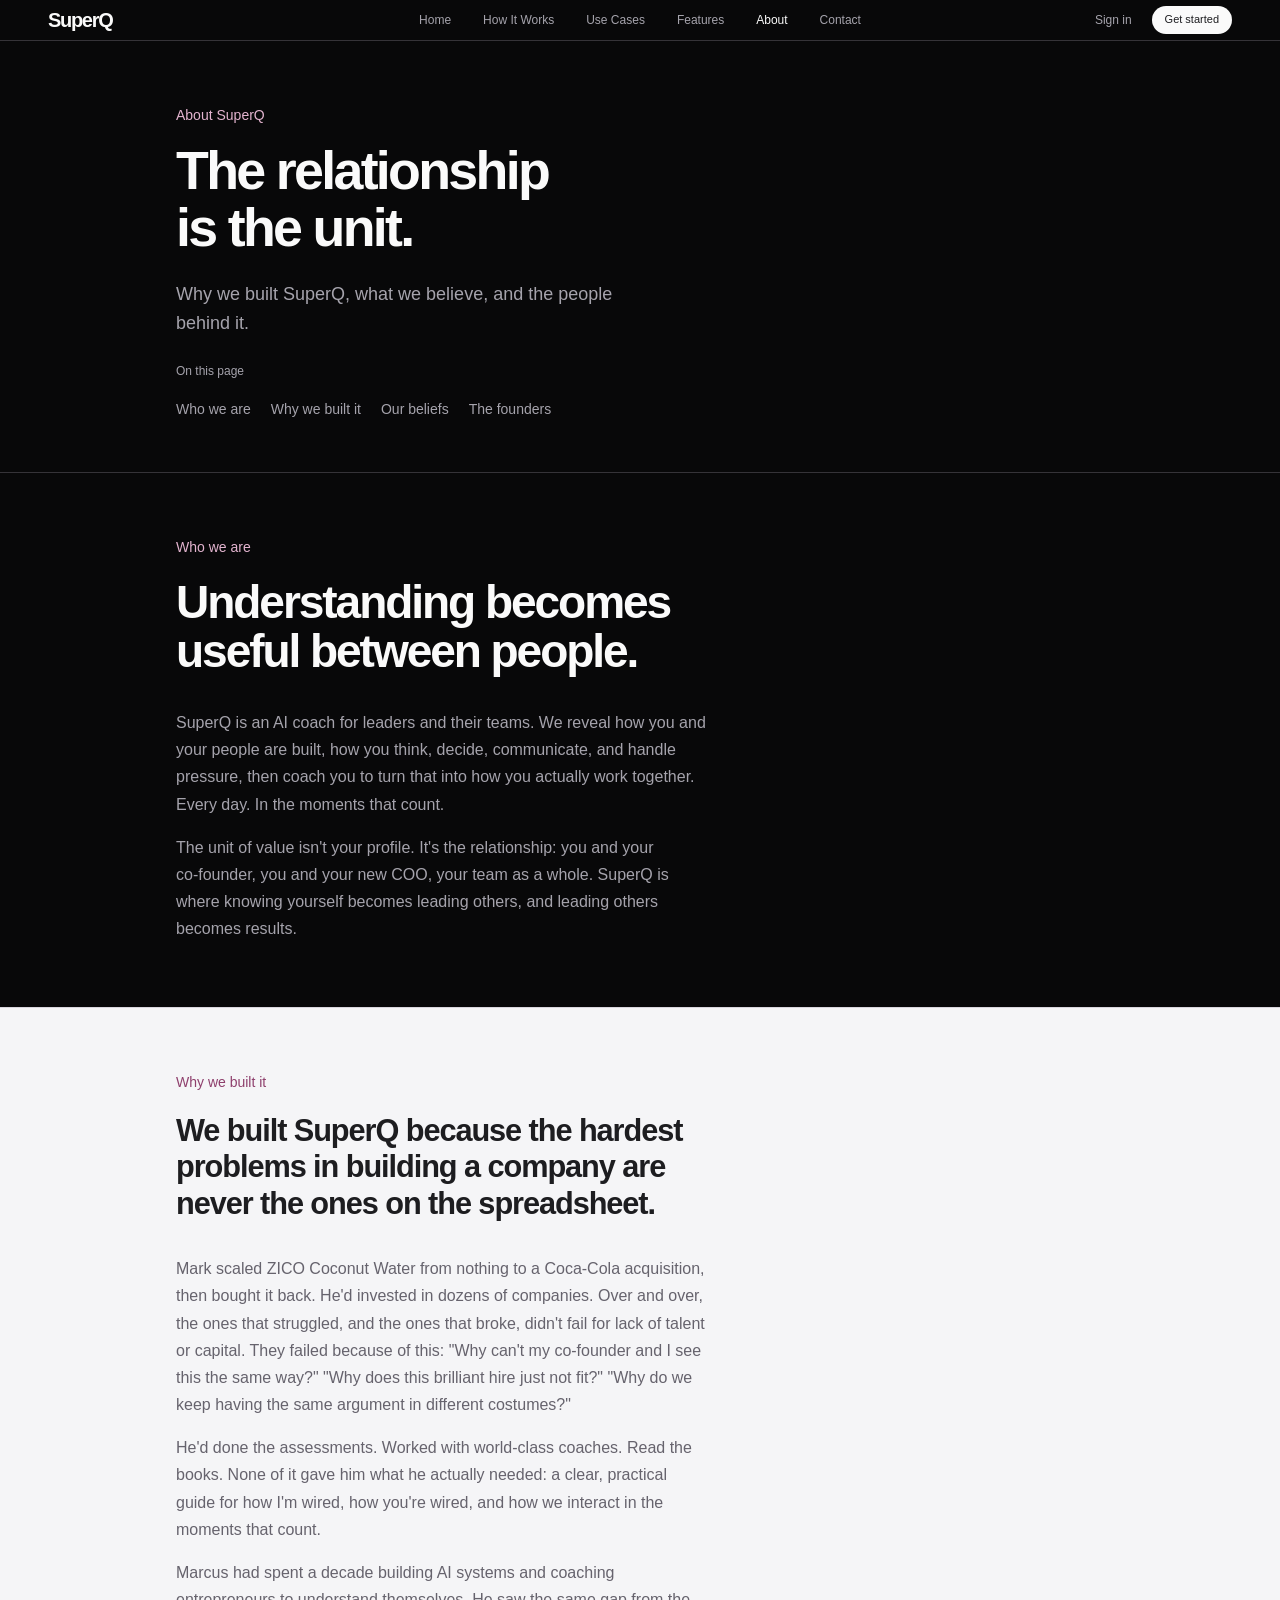
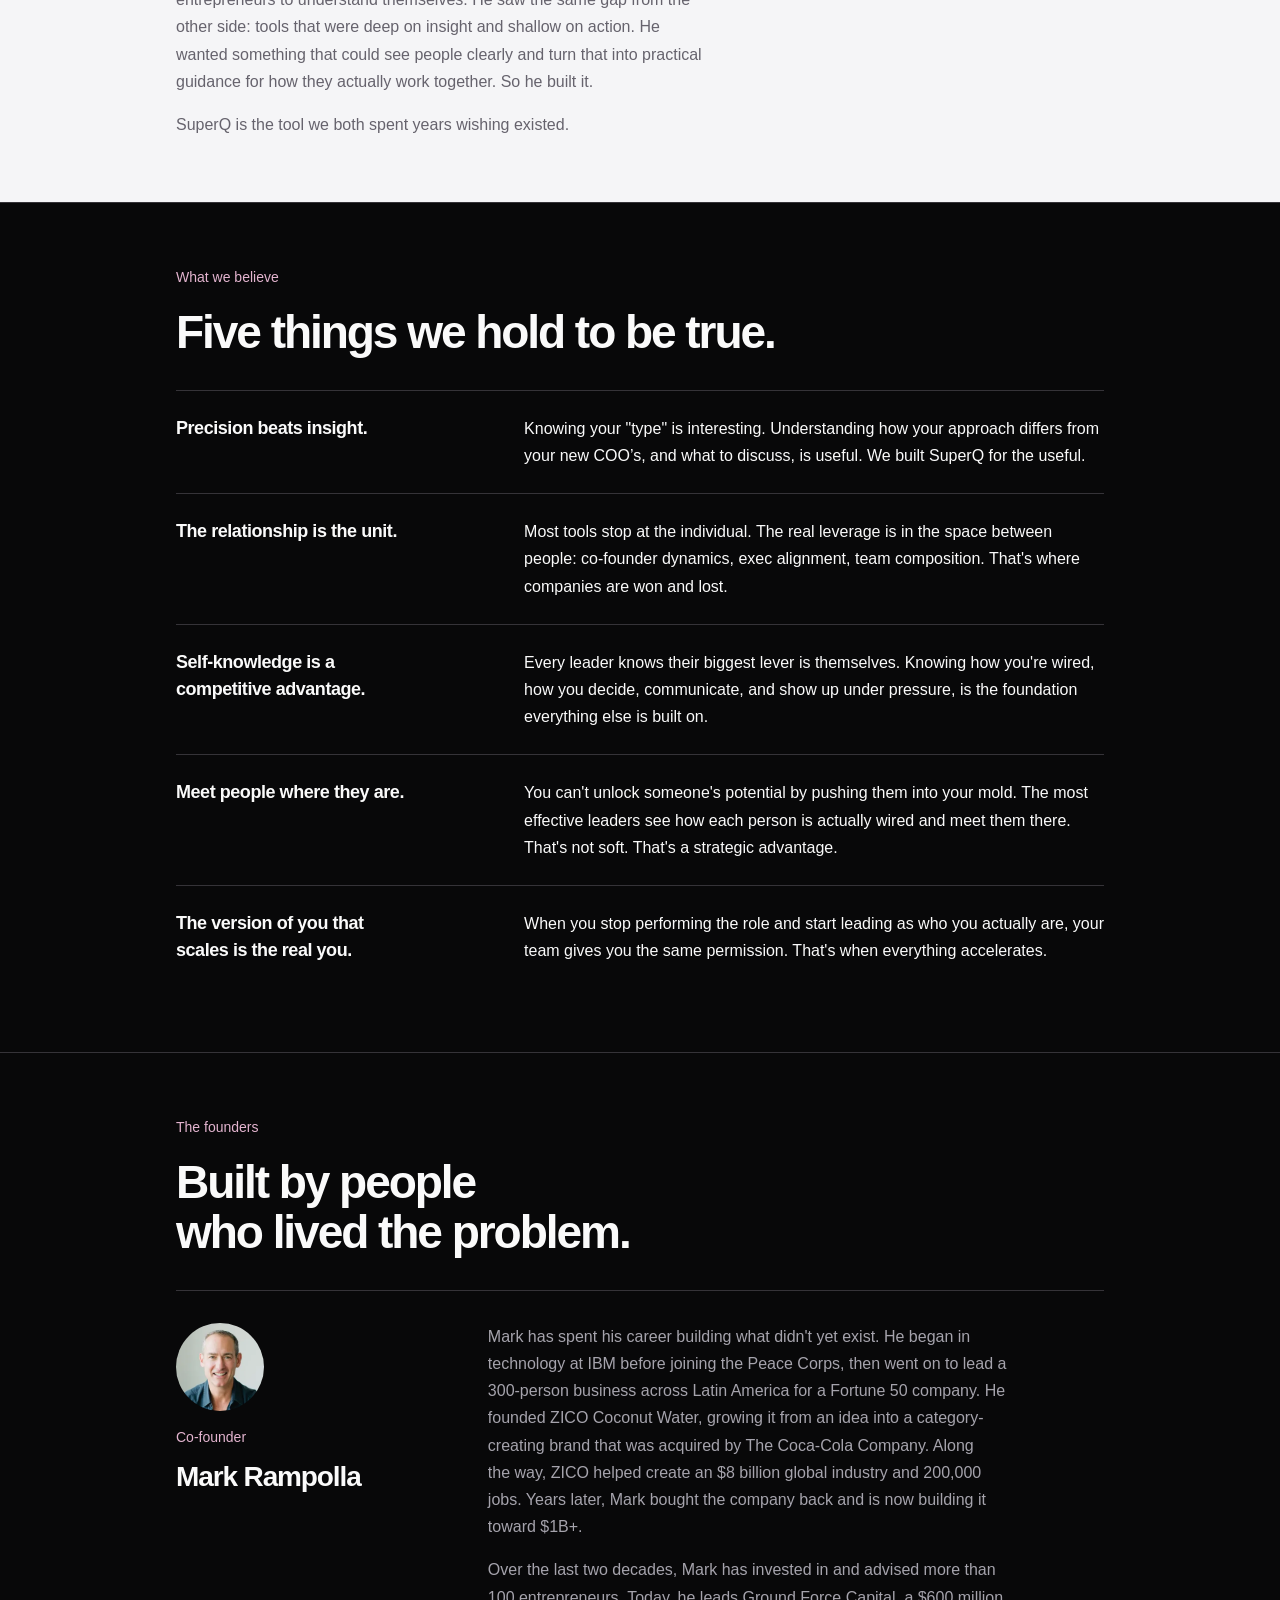
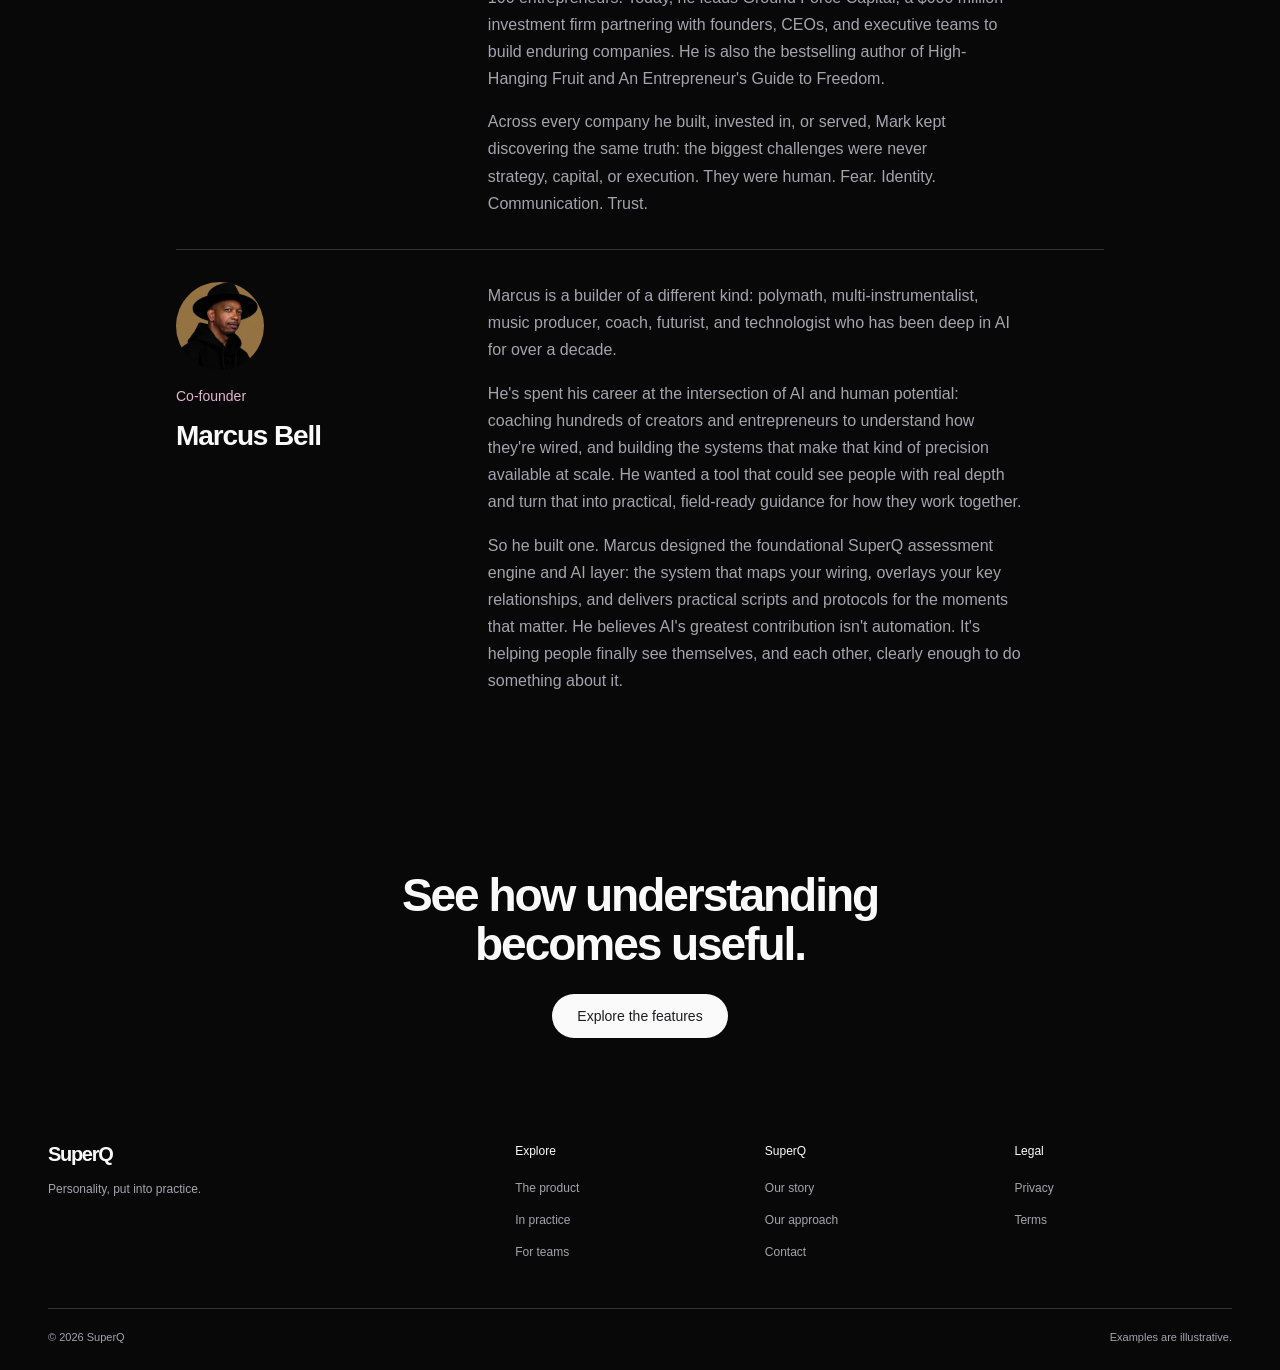
==== commit 449dad3f: "Publish site build 20261029-230254 (superq-site-source 6d98dd5)" ====
--- a/about.html
+++ b/about.html
@@ -1,2 +1,2 @@
 <!doctype html><html lang="en"><head><meta charset="utf-8"><meta name="viewport" content="width=device-width,initial-scale=1"><title>About SuperQ · SuperQ</title><meta name="description" content="Why SuperQ exists, what we believe, and the people who built it.">
-<link rel="canonical" href="https://superq.app/about.html"><link rel="icon" type="image/png" href="q.png"><link rel="apple-touch-icon" href="q.png"><meta property="og:type" content="website"><meta property="og:site_name" content="SuperQ"><meta property="og:title" content="About SuperQ · SuperQ"><meta property="og:description" content="Why SuperQ exists, what we believe, and the people who built it."><meta property="og:url" content="https://superq.app/about.html"><meta property="og:image" content="https://superq.app/og-image.jpg"><meta property="og:image:width" content="1200"><meta property="og:image:height" content="630"><meta name="twitter:card" content="summary_large_image"><link  rel="stylesheet" href="theme-v31.css?v=40"><link  rel="stylesheet" href="superq-v39.css?v=45"><link  rel="stylesheet" href="interior-v95.css?v=95"><link  rel="stylesheet" href="about-founders.css?v=1"><link  rel="stylesheet" href="integration.css?v=3"></head><body class="interior-page secondary-page s-about"><a class="skip" href="#main">Skip to content</a><header class="header"><div class="wrap nav"><a class="wordmark" href="index.html?v=74" aria-label="SuperQ home">SuperQ</a><button class="menu" aria-expanded="false" aria-controls="navigation" aria-label="Open menu"><span class="menu-lines" aria-hidden="true"></span></button><nav id="navigation" aria-label="Main navigation"><div class="nav-links"><a href="index.html">Home</a><a href="how-it-works.html">How It Works</a><a href="use-cases.html">Use Cases</a><a href="features.html">Features</a><a href="about.html">About</a><a href="contact.html">Contact</a></div><div class="nav-actions"><a class="quiet" href="https://app.superq.app/">Sign in</a><a class="button small" href="https://app.superq.app/?view=signup">Get started</a></div></nav></div></header><main id="main"><section class="s-hero"><div class="wrap f-reading"><p class="eyebrow">About SuperQ</p><h1>The relationship<br>is the unit.</h1><p class="f-lede">Why we built SuperQ, what we believe, and the people behind it.</p><nav class="s-index" aria-label="On this page"><p>On this page</p><ul><li><a href="#story">Who we are</a></li><li><a href="#why">Why we built it</a></li><li><a href="#beliefs">Our beliefs</a></li><li><a href="#founders">The founders</a></li></ul></nav></div></section><section class="f-chapter" id="story" aria-labelledby="story-title"><div class="wrap f-reading s-narrative"><p class="eyebrow">Who we are</p><h2 id="story-title">Understanding becomes useful between people.</h2><div class="s-prose"><p>SuperQ is an AI coach for leaders and their teams. We reveal how you and your people are built, how you think, decide, communicate, and handle pressure, then coach you to turn that into how you actually work together. Every day. In the moments that count.</p><p>The unit of value isn't your profile. It's the relationship: you and your co-founder, you and your new COO, your team as a whole. SuperQ is where knowing yourself becomes leading others, and leading others becomes results.</p></div></div></section><section class="f-chapter f-light" id="why" aria-labelledby="why-title"><div class="wrap f-reading s-narrative"><p class="eyebrow">Why we built it</p><h2 class="s-story-title" id="why-title">We built SuperQ because the hardest problems in building a company are never the ones on the spreadsheet.</h2><div class="s-prose"><p>Mark scaled ZICO Coconut Water from nothing to a Coca-Cola acquisition, then bought it back. He'd invested in and sat on the boards of hundreds of companies. Over and over, the ones that struggled, and the ones that broke, didn't fail for lack of talent or capital. They failed because of this: "Why can't my co-founder and I see this the same way?" "Why does this brilliant hire just not fit?" "Why do we keep having the same argument in different costumes?"</p><p>He'd done the assessments. Worked with world-class coaches. Read the books. None of it gave him what he actually needed: a clear, practical guide for how I'm wired, how you're wired, and how we interact in the moments that count.</p><p>Marcus had spent a decade building AI systems and coaching entrepreneurs to understand themselves. He saw the same gap from the other side: tools that were deep on insight and shallow on action. He wanted something that could see people with real precision and turn that into practical guidance for how they actually work together. So he built it.</p><p>SuperQ is the tool we both spent years wishing existed.</p></div></div></section><section class="f-chapter" id="beliefs" aria-labelledby="beliefs-title"><div class="wrap f-reading"><p class="eyebrow">What we believe</p><h2 id="beliefs-title">Five things we hold to be true.</h2><ol class="f-editorial-rows"><li><h3>Precision beats insight.</h3><p>Knowing your "type" is interesting. Understanding how your approach differs from your new COO’s, and what to discuss, is useful. We built SuperQ for the useful.</p></li><li><h3>The relationship is the unit.</h3><p>Most tools stop at the individual. The real leverage is in the space between people: co-founder dynamics, exec alignment, team composition. That's where companies are won and lost.</p></li><li><h3>Self-knowledge is a competitive advantage.</h3><p>Every leader knows their biggest lever is themselves. Knowing how you're wired, how you decide, communicate, and show up under pressure, is the foundation everything else is built on.</p></li><li><h3>Meet people where they are.</h3><p>You can't unlock someone's potential by pushing them into your mold. The most effective leaders see how each person is actually wired and meet them there. That's not soft. That's a strategic advantage.</p></li><li><h3>The version of you that scales is the real you.</h3><p>When you stop performing the role and start leading as who you actually are, your team gives you the same permission. That's when everything accelerates.</p></li></ol></div></section><section class="f-chapter" id="founders" aria-labelledby="founders-title"><div class="wrap f-reading"><p class="eyebrow">The founders</p><h2 id="founders-title">Built by people<br>who lived the problem.</h2><div class="s-founders"><article class="s-founder"><header><img class="s-founder-photo" src="./assets/founder-mark-rampolla-CyYm829M.webp" width="88" height="88" alt=""><p class="eyebrow">Co-founder</p><h3>Mark Rampolla</h3></header><div class="s-prose"><p>Mark has spent his career building what didn't yet exist. He began in technology at IBM before joining the Peace Corps, then went on to lead a 300-person business across Latin America for a Fortune 50 company. He founded ZICO Coconut Water, growing it from an idea into a category-creating brand that was acquired by The Coca-Cola Company. Along the way, ZICO helped create an $8 billion global industry and 200,000 jobs. Years later, Mark bought the company back and is now building it toward $1B+.</p><p>Over the last two decades, Mark has invested in and advised more than 100 entrepreneurs. Today, he leads Ground Force Capital, a $600 million investment firm partnering with founders, CEOs, and executive teams to build enduring companies. He is also the bestselling author of High-Hanging Fruit and An Entrepreneur's Guide to Freedom.</p><p>Across every company he built, invested in, or served, Mark kept discovering the same truth: the biggest challenges were never strategy, capital, or execution. They were human. Fear. Identity. Communication. Trust.</p></div></article><article class="s-founder"><header><img class="s-founder-photo" src="[data-uri]" width="88" height="88" alt=""><p class="eyebrow">Co-founder</p><h3>Marcus Bell</h3></header><div class="s-prose"><p>Marcus is a builder of a different kind: polymath, multi-instrumentalist, music producer, coach, futurist, and technologist who has been deep in AI for over a decade.</p><p>He's spent his career at the intersection of AI and human potential: coaching hundreds of creators and entrepreneurs to understand how they're wired, and building the systems that make that kind of precision available at scale. He wanted a tool that could see people with real depth and turn that into practical, field-ready guidance for how they work together.</p><p>So he built one. Marcus designed the foundational SuperQ assessment engine and AI layer: the system that maps your wiring, overlays your key relationships, and delivers the exact scripts and protocols for the moments that matter. He believes AI's greatest contribution isn't automation. It's helping people finally see themselves, and each other, clearly enough to do something about it.</p></div></article></div></div></section><section class="f-close"><div class="wrap"><h2>See how understanding<br>becomes useful.</h2><a class="button" href="features.html">Explore the features</a></div></section></main><footer><div class="wrap footer-grid"><div class="footer-brand"><a class="wordmark" href="index.html?v=74">SuperQ</a><p>Personality, put into practice.</p></div><div><p class="eyebrow">Explore</p><a href="features.html#product">The product</a><a href="use-cases.html">In practice</a><a href="how-it-works.html#relational-os">For teams</a></div><div><p class="eyebrow">SuperQ</p><a href="about.html#story">Our story</a><a href="features.html#approach">Our approach</a><a href="contact.html">Contact</a></div><div><p class="eyebrow">Legal</p><a href="https://superq.app/privacy/" target="_blank" rel="noopener">Privacy</a><a href="https://superq.app/terms/" target="_blank" rel="noopener">Terms</a></div></div><div class="wrap footer-bottom"><p>© 2026 SuperQ</p><p>Examples are illustrative.</p></div></footer><script src="site-pages.js?v=79"></script><script src="interior-pages-v95.js?v=95"></script></body></html>+<link rel="canonical" href="https://superq.app/about.html"><link rel="icon" type="image/png" href="q.png"><link rel="apple-touch-icon" href="q.png"><meta property="og:type" content="website"><meta property="og:site_name" content="SuperQ"><meta property="og:title" content="About SuperQ · SuperQ"><meta property="og:description" content="Why SuperQ exists, what we believe, and the people who built it."><meta property="og:url" content="https://superq.app/about.html"><meta property="og:image" content="https://superq.app/og-superq-v107.jpg"><meta property="og:image:alt" content="SuperQ. Behavioral intelligence. Made personal."><meta name="twitter:image" content="https://superq.app/og-superq-v107.jpg"><meta name="twitter:image:alt" content="SuperQ. Behavioral intelligence. Made personal."><meta property="og:image:width" content="1200"><meta property="og:image:height" content="630"><meta name="twitter:card" content="summary_large_image"><link  rel="stylesheet" href="theme-v31.css?v=40"><link  rel="stylesheet" href="superq-v39.css?v=45"><link  rel="stylesheet" href="interior-v95.css?v=95"><link  rel="stylesheet" href="about-founders.css?v=1"><link  rel="stylesheet" href="integration.css?v=5"></head><body class="interior-page secondary-page s-about"><a class="skip" href="#main">Skip to content</a><header class="header"><div class="wrap nav"><a class="wordmark" href="index.html?v=74" aria-label="SuperQ home">SuperQ</a><button class="menu" aria-expanded="false" aria-controls="navigation" aria-label="Open menu"><span class="menu-lines" aria-hidden="true"></span></button><nav id="navigation" aria-label="Main navigation"><div class="nav-links"><a href="index.html">Home</a><a href="how-it-works.html">How It Works</a><a href="use-cases.html">Use Cases</a><a href="features.html">Features</a><a href="about.html">About</a><a href="contact.html">Contact</a></div><div class="nav-actions"><a class="quiet" href="https://app.superq.app/">Sign in</a><a class="button small" href="https://app.superq.app/?view=signup">Get started</a></div></nav></div></header><main id="main"><section class="s-hero"><div class="wrap f-reading"><p class="eyebrow">About SuperQ</p><h1>The relationship<br>is the unit.</h1><p class="f-lede">Why we built SuperQ, what we believe, and the people behind it.</p><nav class="s-index" aria-label="On this page"><p>On this page</p><ul><li><a href="#story">Who we are</a></li><li><a href="#why">Why we built it</a></li><li><a href="#beliefs">Our beliefs</a></li><li><a href="#founders">The founders</a></li></ul></nav></div></section><section class="f-chapter" id="story" aria-labelledby="story-title"><div class="wrap f-reading s-narrative"><p class="eyebrow">Who we are</p><h2 id="story-title">Understanding becomes useful between people.</h2><div class="s-prose"><p>SuperQ is an AI coach for leaders and their teams. We reveal how you and your people are built, how you think, decide, communicate, and handle pressure, then coach you to turn that into how you actually work together. Every day. In the moments that count.</p><p>The unit of value isn't your profile. It's the relationship: you and your co-founder, you and your new COO, your team as a whole. SuperQ is where knowing yourself becomes leading others, and leading others becomes results.</p></div></div></section><section class="f-chapter f-light" id="why" aria-labelledby="why-title"><div class="wrap f-reading s-narrative"><p class="eyebrow">Why we built it</p><h2 class="s-story-title" id="why-title">We built SuperQ because the hardest problems in building a company are never the ones on the spreadsheet.</h2><div class="s-prose"><p>Mark scaled ZICO Coconut Water from nothing to a Coca-Cola acquisition, then bought it back. He'd invested in dozens of companies. Over and over, the ones that struggled, and the ones that broke, didn't fail for lack of talent or capital. They failed because of this: "Why can't my co-founder and I see this the same way?" "Why does this brilliant hire just not fit?" "Why do we keep having the same argument in different costumes?"</p><p>He'd done the assessments. Worked with world-class coaches. Read the books. None of it gave him what he actually needed: a clear, practical guide for how I'm wired, how you're wired, and how we interact in the moments that count.</p><p>Marcus had spent a decade building AI systems and coaching entrepreneurs to understand themselves. He saw the same gap from the other side: tools that were deep on insight and shallow on action. He wanted something that could see people clearly and turn that into practical guidance for how they actually work together. So he built it.</p><p>SuperQ is the tool we both spent years wishing existed.</p></div></div></section><section class="f-chapter" id="beliefs" aria-labelledby="beliefs-title"><div class="wrap f-reading"><p class="eyebrow">What we believe</p><h2 id="beliefs-title">Five things we hold to be true.</h2><ol class="f-editorial-rows"><li><h3>Precision beats insight.</h3><p>Knowing your "type" is interesting. Understanding how your approach differs from your new COO’s, and what to discuss, is useful. We built SuperQ for the useful.</p></li><li><h3>The relationship is the unit.</h3><p>Most tools stop at the individual. The real leverage is in the space between people: co-founder dynamics, exec alignment, team composition. That's where companies are won and lost.</p></li><li><h3>Self-knowledge is a competitive advantage.</h3><p>Every leader knows their biggest lever is themselves. Knowing how you're wired, how you decide, communicate, and show up under pressure, is the foundation everything else is built on.</p></li><li><h3>Meet people where they are.</h3><p>You can't unlock someone's potential by pushing them into your mold. The most effective leaders see how each person is actually wired and meet them there. That's not soft. That's a strategic advantage.</p></li><li><h3>The version of you that scales is the real you.</h3><p>When you stop performing the role and start leading as who you actually are, your team gives you the same permission. That's when everything accelerates.</p></li></ol></div></section><section class="f-chapter" id="founders" aria-labelledby="founders-title"><div class="wrap f-reading"><p class="eyebrow">The founders</p><h2 id="founders-title">Built by people<br>who lived the problem.</h2><div class="s-founders"><article class="s-founder"><header><img class="s-founder-photo" src="./assets/founder-mark-rampolla-CyYm829M.webp" width="88" height="88" alt=""><p class="eyebrow">Co-founder</p><h3>Mark Rampolla</h3></header><div class="s-prose"><p>Mark has spent his career building what didn't yet exist. He began in technology at IBM before joining the Peace Corps, then went on to lead a 300-person business across Latin America for a Fortune 50 company. He founded ZICO Coconut Water, growing it from an idea into a category-creating brand that was acquired by The Coca-Cola Company. Along the way, ZICO helped create an $8 billion global industry and 200,000 jobs. Years later, Mark bought the company back and is now building it toward $1B+.</p><p>Over the last two decades, Mark has invested in and advised more than 100 entrepreneurs. Today, he leads Ground Force Capital, a $600 million investment firm partnering with founders, CEOs, and executive teams to build enduring companies. He is also the bestselling author of High-Hanging Fruit and An Entrepreneur's Guide to Freedom.</p><p>Across every company he built, invested in, or served, Mark kept discovering the same truth: the biggest challenges were never strategy, capital, or execution. They were human. Fear. Identity. Communication. Trust.</p></div></article><article class="s-founder"><header><img class="s-founder-photo" src="[data-uri]" width="88" height="88" alt=""><p class="eyebrow">Co-founder</p><h3>Marcus Bell</h3></header><div class="s-prose"><p>Marcus is a builder of a different kind: polymath, multi-instrumentalist, music producer, coach, futurist, and technologist who has been deep in AI for over a decade.</p><p>He's spent his career at the intersection of AI and human potential: coaching hundreds of creators and entrepreneurs to understand how they're wired, and building the systems that make that kind of precision available at scale. He wanted a tool that could see people with real depth and turn that into practical, field-ready guidance for how they work together.</p><p>So he built one. Marcus designed the foundational SuperQ assessment engine and AI layer: the system that maps your wiring, overlays your key relationships, and delivers practical scripts and protocols for the moments that matter. He believes AI's greatest contribution isn't automation. It's helping people finally see themselves, and each other, clearly enough to do something about it.</p></div></article></div></div></section><section class="f-close"><div class="wrap"><h2>See how understanding<br>becomes useful.</h2><a class="button" href="features.html">Explore the features</a></div></section></main><footer><div class="wrap footer-grid"><div class="footer-brand"><a class="wordmark" href="index.html?v=74">SuperQ</a><p>Personality, put into practice.</p></div><div><p class="eyebrow">Explore</p><a href="features.html#product">The product</a><a href="use-cases.html">In practice</a><a href="how-it-works.html#relational-os">For teams</a></div><div><p class="eyebrow">SuperQ</p><a href="about.html#story">Our story</a><a href="features.html#approach">Our approach</a><a href="contact.html">Contact</a></div><div><p class="eyebrow">Legal</p><a href="https://superq.app/privacy/" target="_blank" rel="noopener">Privacy</a><a href="https://superq.app/terms/" target="_blank" rel="noopener">Terms</a></div></div><div class="wrap footer-bottom"><p>© 2026 SuperQ</p><p>Examples are illustrative.</p></div></footer><script src="site-pages.js?v=79"></script><script src="interior-pages-v95.js?v=95"></script></body></html>
--- a/integration.css
+++ b/integration.css
@@ -2,6 +2,9 @@
    a button centres its label, a link does not, so centre it the same way. */
 .nav-actions a.quiet{display:inline-flex;align-items:center}
 /* Home hero: the Q mark above the headline, and room for the one-line description.
-   q-mask.png (q.png at full opacity) is a stencil so the mark takes the brand purple and stays sharp. */
-.home-page .hero-mark{display:block;width:45px;height:48px;margin:0 auto var(--space-5);background:var(--plum-light);-webkit-mask:url(q-mask.png) center/contain no-repeat;mask:url(q-mask.png) center/contain no-repeat}
+   q-mask.png (q.png made solid inside, edges kept soft) is a stencil so the mark stays sharp. #8a2a88 is the
+   logo as the app renders it (q.png's magenta over the app's dark background), not the UI plum. */
+.home-page .hero-mark{display:block;width:45px;height:48px;margin:0 auto var(--space-5);background:#8a2a88;-webkit-mask:url(q-mask.png?v=2) center/contain no-repeat;mask:url(q-mask.png?v=2) center/contain no-repeat}
 .home-page .opening-copy>p{max-width:44ch;margin-inline:auto}
+/* Contact: team context is always shown under a plain title, not tucked in a disclosure. */
+.contact-form .team-details-title{font-size:var(--body);font-weight:600;color:var(--white);margin-block-end:var(--space-3)}
